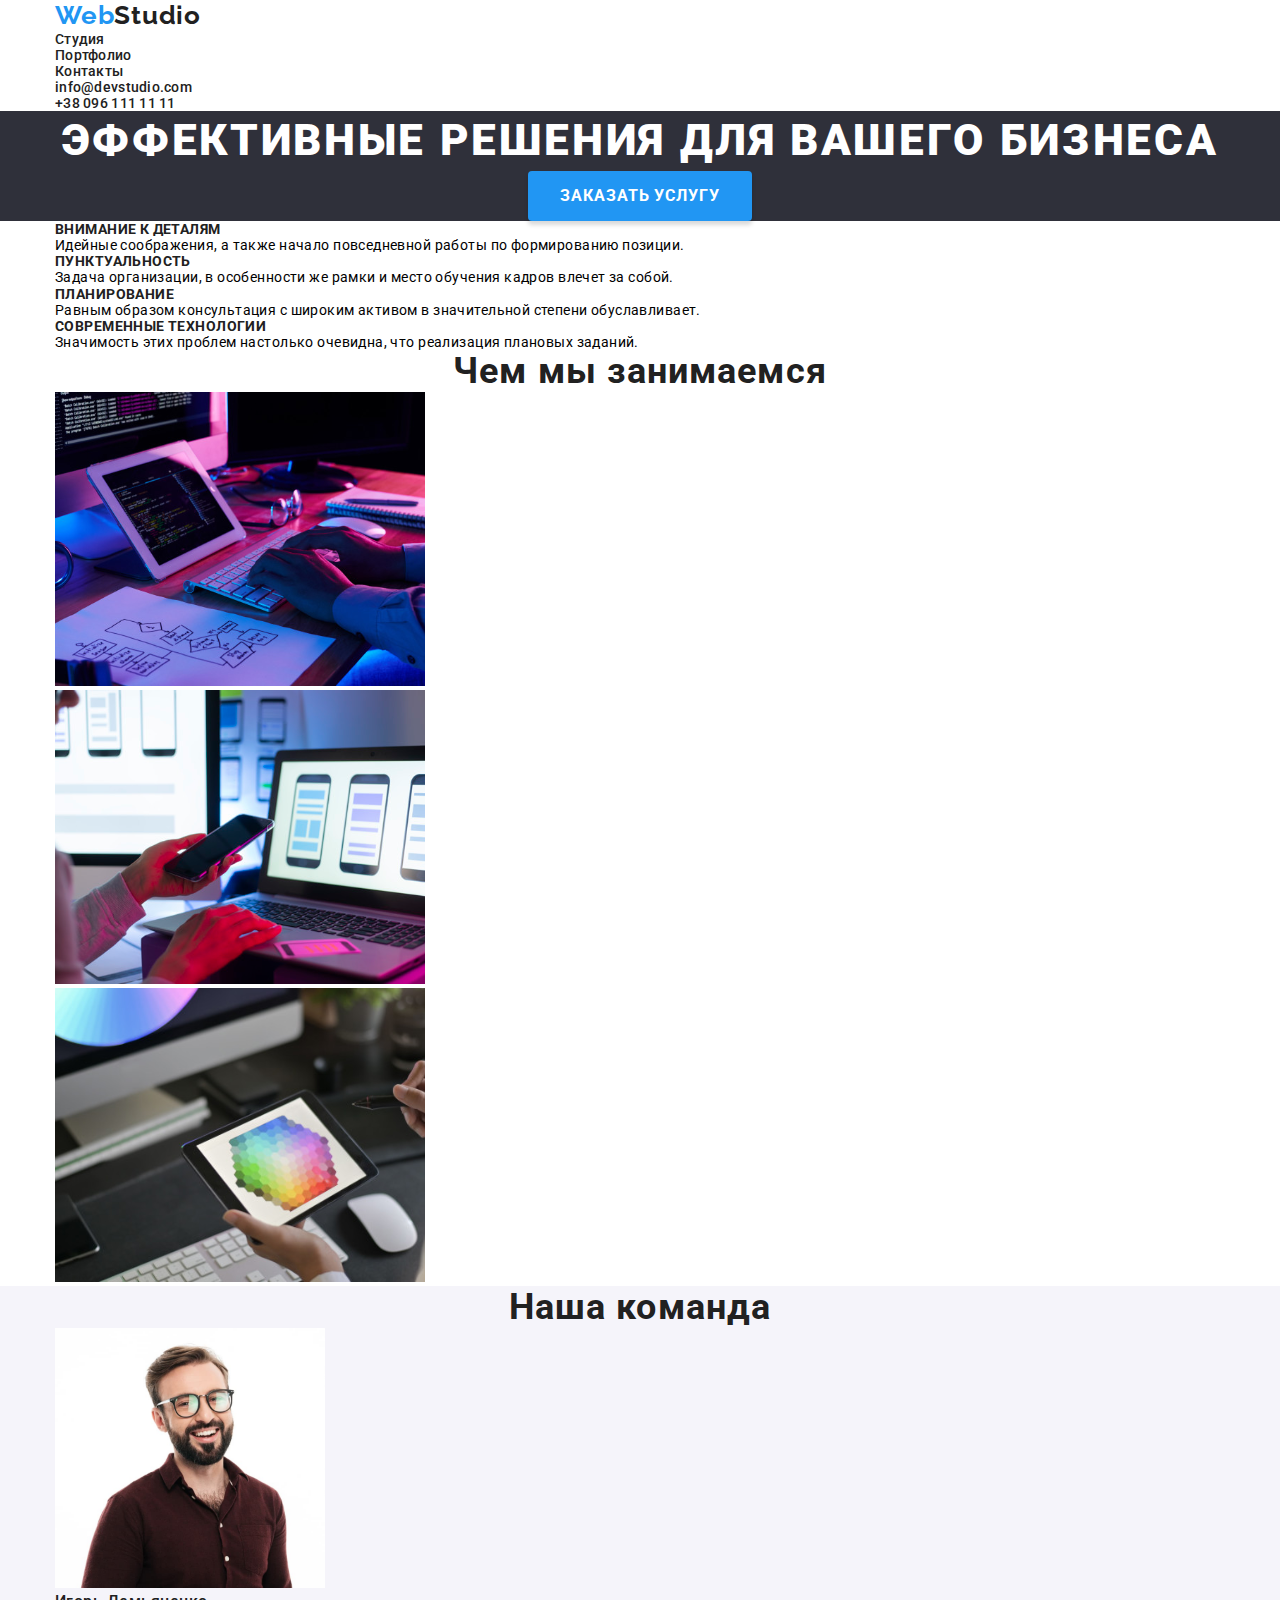
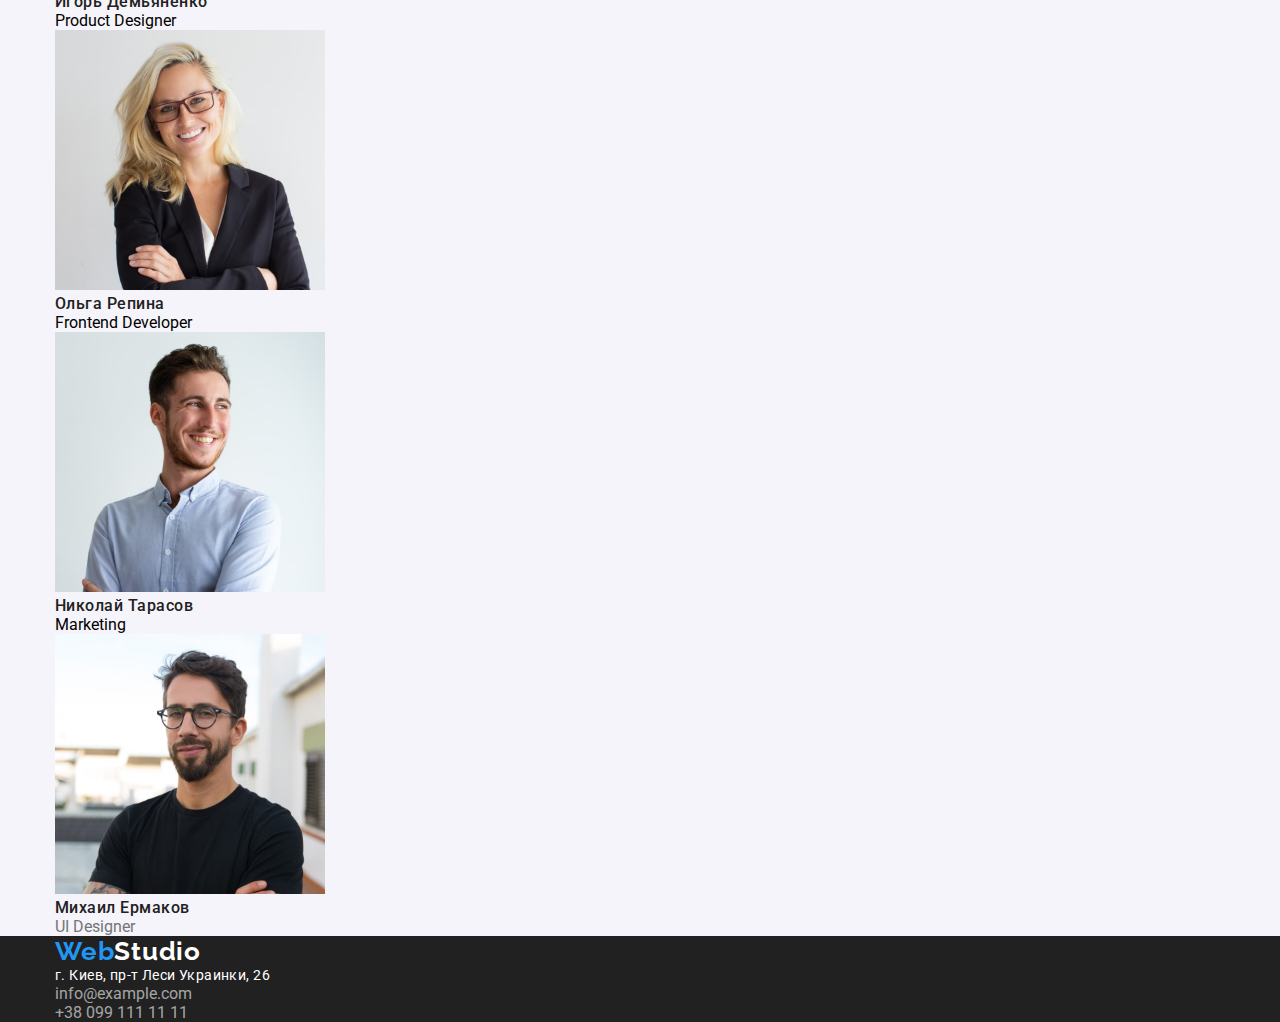
==== index.html @ 6f57b1c8 "add1" ====
<!DOCTYPE html>
<html lang="ru">
<head>
    <meta charset="UTF-8">
    <meta http-equiv="X-UA-Compatible" content="IE=edge">
    <meta name="viewport" content="width=device-width, initial-scale=1.0">
    <title>New repo</title>
    <link rel="preconnect" href="https://fonts.gstatic.com">
    <link href="https://fonts.googleapis.com/css2?family=Raleway:wght@700&family=Roboto:wght@400;500;700;900&display=swap"
    rel="stylesheet">
    <link rel="stylesheet" href="./css/style.css">
</head>
<body>

<!--Шапка-->
<header>
    <div class="contanier">
        <a class="logo" href="#"><span class="web">Web</span><span class="studio">Studio</span></a>
    <nav>
        <ul class="nav-list">
            <li class="item"><a href="index.html">Студия</a></li>
            <li class="item"><a href="portfolio.html">Портфолио</a></li>
            <li class="item"><a href="#">Контакты</a></li>
        </ul>
    </nav>

        <ul class="nav-list">
           <li class="item"><a href="mailto:info@example.com">info@devstudio.com</a></li>
           <li class="item"><a href="tel:+380991111111">+38 096 111 11 11</a></li>
    </ul>
    </div>
</header>

<!-- Основная секция -->
<main>
  <section class="section-one">
        <div class="contanier">
        <h1 class="bisnes">Эффективные решения для вашего бизнеса</h1>
        <button class="sign-link" type="button">Заказать услугу</button>
        </div>
    </section>

    <!--Преимущества-->
    <section class="section-two">
    <div class="contanier">
       <!-- <h2>Особенности</h2>--> 
       <ul class="nav-list">
            <li class="">
                <h3 class="feature-title">Внимание к деталям</h3>
                <p class="feature-content">Идейные соображения, а также начало повседневной
                   работы по формированию позиции.</p>
            </li>
            <li class="">
                <h3 class="feature-title">Пунктуальность</h3>
                <p class="feature-content">Задача организации, в особенности же рамки и место 
                   обучения кадров влечет за собой.</p>
            </li>
        <li class="">
                <h3 class="feature-title">Планирование</h3>   
                <p class="feature-content">Равным образом консультация с широким активом в 
                   значительной степени обуславливает.</p>
            </li>
            <li class="">
                <h3 class="feature-title">Современные технологии</h3>
                <p class="feature-content">Значимость этих проблем настолько очевидна,
                   что реализация плановых заданий.</p>
            </li>
        </ul>
      </div>
    </section>

  <!--Чем мы занимаемся-->
    <section class="section-two">
       <div class="contanier">
        <h2 class="title">Чем мы занимаемся</h2>
        <ul class="nav-list">
          <li class="">
            <a href="#"><img src="./images/box1.svg" alt="photo" width="370"></a>
          </li>
          <li class="">
            <a href="#"><img src="./images/box2.svg" alt="photo" width="370"></a>
          </li>
          <li class="">
            <a href="#"><img src="./images/box3.svg" alt="photo" width="370"></a>
          </li>
        </ul>
    </div>
    </section>

    <!--Примеры работ-->

    <section class="section-three">
       <div class="contanier">
        <h2 class="title">Наша команда</h2>
      <ul>
            <li class="card">
                <a href="#"><img src="./images/img1.jpg" alt="Игорь Демьяненко" width="270">
                <h3 class="card-team">Игорь Демьяненко</h3>
                <p>Product Designer</p>
            </a>
            </li>

            <li class="card">
                <a href="#"><img src="./images/img2.jpg" alt="Ольга Репина" width="270">
                <h3 class="card-team">Ольга Репина</h3>
                <p>Frontend Developer</p
                    ></a>
            </li>

            <li class="card">
                <a href="#"><img src="./images/img3.jpg" alt="Николай Тарасов" width="270">
                <h3 class="card-team">Николай Тарасов</h3>
                <p>Marketing</p>
            </a>
            </li>

        <li class="card">
                <a href="#"><img src="./images/img4.jpg" alt="Михаил Ермаков" width="270">
                <h3 class="card-team">Михаил Ермаков</h3>
                <p class="card-li">UI Designer</p>
            </a>
            </li>
        </ul>
    </div>
 </section>
</main>

<!--Футер-->

<footer class="footer">
    <div class="contanier">
    
        <a class="logo" href="#"><span class="web">Web</span><span class="footer-studio">Studio</span></a> 
        <address>
            <p class="footer-adress"> г. Киев, пр-т Леси Украинки, 26</p>
            <ul class="nav-list">
                <li class="contact-footer"><a href="mailto:info@example.com">info@example.com</a></li>
                <li class="contact-footer"><a href="tel:+380991111111">+38 099 111 11 11</a></li>
            </ul>
        </address>
     
    </div>
</footer>


 </body>
</html>
---- css/style.css ----
:root {
  --pretty-color: #2196f3;
  --while-color: #ffffff;
  --grey-color: #757575;
  --black-color: #212121;
  --blue-color: #2196f3;
  --light-blue:#188ce8;
  --dark-color: #2f303a;
  --light-color: #f5f4fa;
  --light-grey: rgba(255, 255, 255, 0.6);
  --sing-color:0px 4px 4px rgba(0, 0, 0, 0.15);

  --main-font: 'Roboto', sans-serif;
  --accent-font: 'Raleway', sans-serif;
}

* {
  box-sizing: border-box;
  margin: 0;
  padding: 0;
}

body {
  font-family: var(--main-font);
  font-style: normal;
  font-weight: 400;
  background: var(--while-color);
}

ul {
  list-style: none;
}

a {
  color: inherit;
  text-decoration: none;
}

.contanier {
  width: 1170px;
  margin: 0 auto;
}

/* HEADER STYLES */
.logo {
  font-family: Raleway;
  font-weight: bold;
  font-size: 26px;
  line-height: 1.192;
  letter-spacing: 0.03em;
}

.web {
  color: var(--pretty-color);
}
.studio {
  color: var(--black-color);
}

.section-one {
  background-color: var(--dark-color);
  text-align: center;
}
.section-three {
  background: var(--light-color);
}

.item {
  font-weight: 500;
  font-size: 14px;
  line-height: 1.142;
  letter-spacing: 0.02em;

  color: var(--black-color);
}
.item:hover {
  color: var(--pretty-color);
}

.bisnes {
  color: var(--while-color);

  font-weight: 900;
  font-size: 44px;
  line-height: 1.363;

  text-align: center;
  letter-spacing: 0.06em;
  text-transform: uppercase;
}

.sign-link {
  color: var(--while-color);
  background: var(--pretty-color);
  font-family: inherit;

  font-weight: 700;
  font-size: 16px;
  line-height: 1.875;
  letter-spacing: 0.06em;
  text-transform: uppercase;

  cursor: pointer;
  padding: 10px 32px;

  border-radius: 4px;
  box-shadow: var(--sing-color);
  border: none;
}

.sign-link:hover,
.sign-link:focus {
  color: var(--while-color);
  background: var(--light-blue);
  border: none;
}

.btn {
  color: var(--black-color);
  font-weight: 500;
  font-size: 16px;
  line-height: 1.625;
  letter-spacing: 0.03em;

  padding: 6px 22px;
  text-align: center;
  cursor: pointer;
  background: var(--light-color);
  border-radius: 4px;
  border: none;
}

.btn:focus,
.btn:hover {
  color: var(--while-color);
  background: var(--blue-color);

  border-radius: 4px;
}

.feature-title {
  color: var(--black-color);
  font-weight: bold;
  font-size: 14px;
  line-height: 1.143;
  letter-spacing: 0.03em;
  text-transform: uppercase;
}

.feature-content {
  color:var(--grey-color)
  font-weight: normal;
  font-size: 14px;
  line-height: 1.171;
  letter-spacing: 0.03em;
}

.title {
  color: var(--black-color);
  font-size: 36px;
  line-height: 42px;
  text-align: center;
  letter-spacing: 0.03em;
}

.card-team {
  color: var(--black-color);

  font-weight: 500;
  font-size: 16px;
  line-height: 1.188;
  letter-spacing: 0.03em;
}

.card-li {
  color: var(--grey-color);
}

.name {
  color: var(--black-color);

  font-weight: bold;
  font-size: 18px;
  letter-spacing: 0.06em;
  line-height: 2;
}

.grup {
  color: var(--grey-color);

  font-weight: normal;
  font-size: 16px;
  line-height: 1.187;
  letter-spacing: 0.03em;
}

/* FOOTER */
address {
  font-style: normal;
}

.footer {
  background: var(--black-color);
}

.footer-studio {
  color: var(--while-color);
}

.footer-adress {
  color: var(--while-color);

  font-weight: normal;
  font-size: 14px;
  line-height: 1.171;
  letter-spacing: 0.03em;
}

.contact-footer {
  color: var(--light-grey);
}
/* FOOTER */
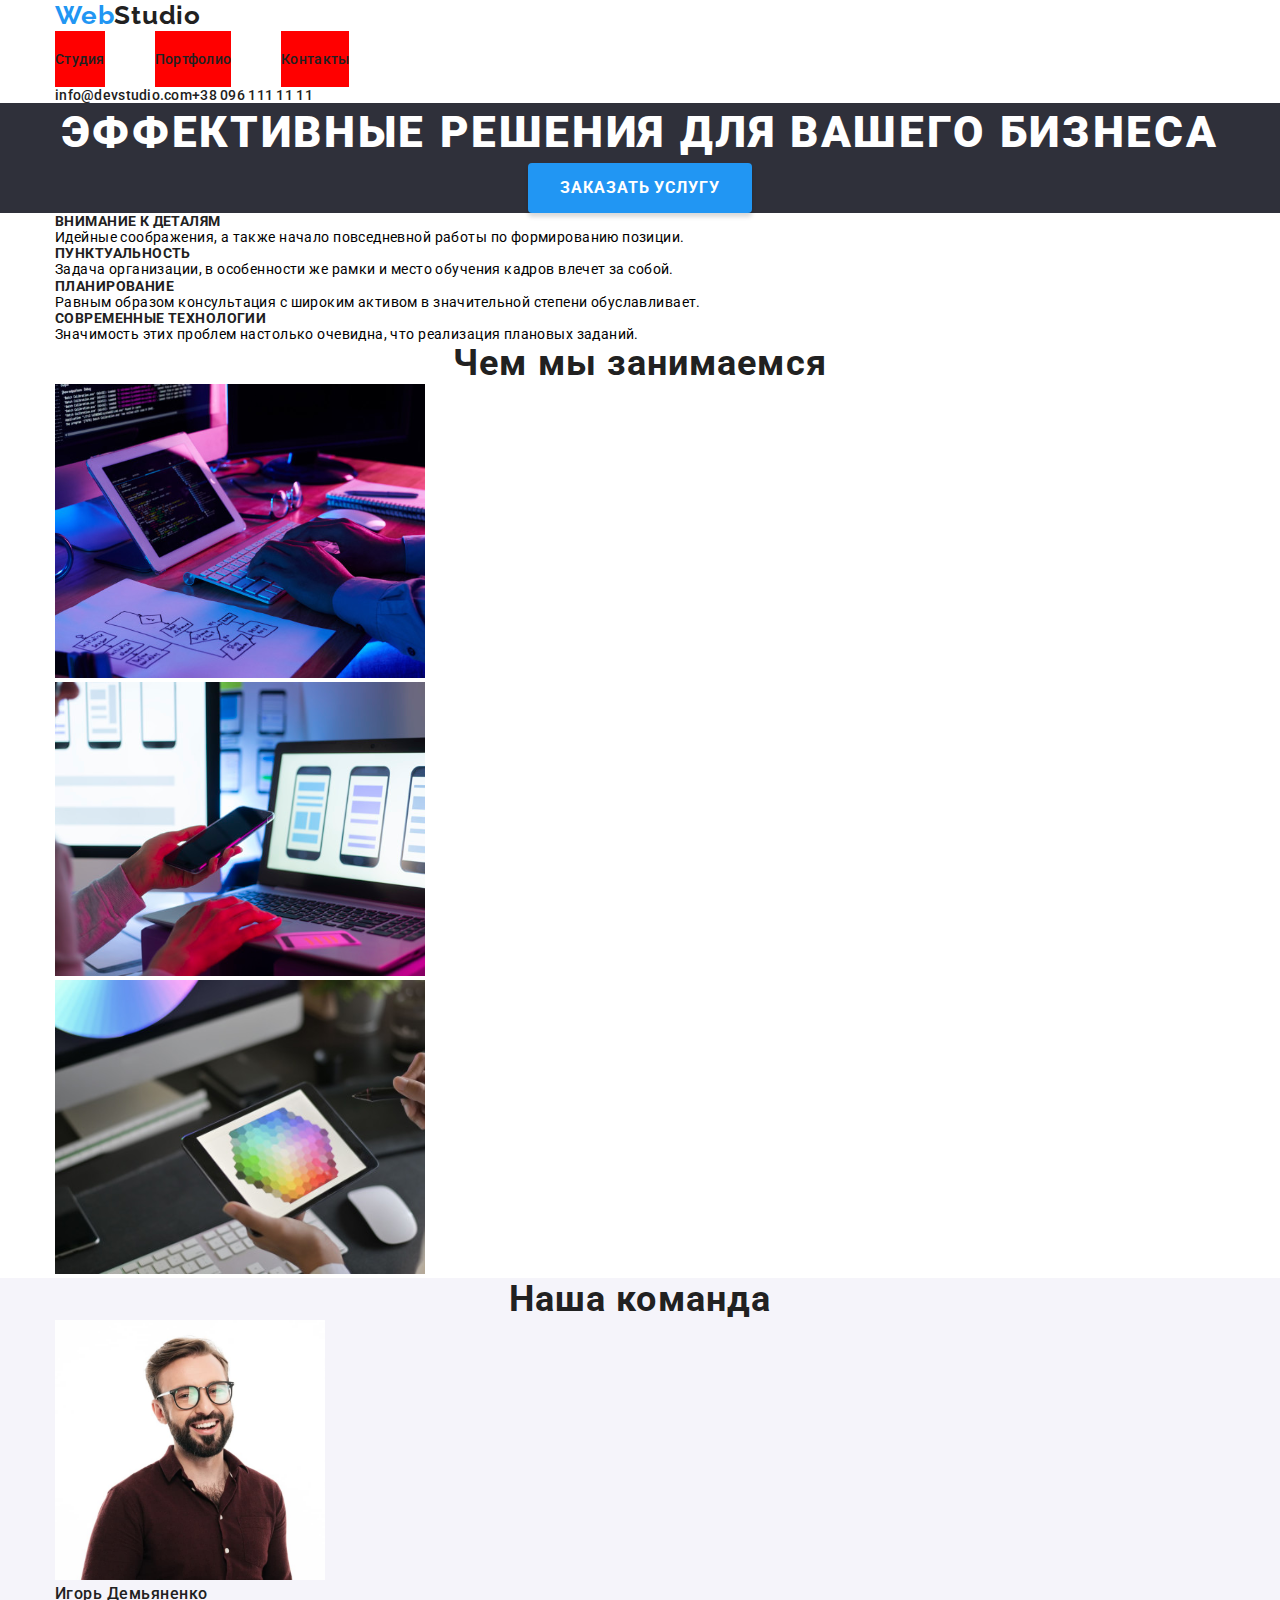
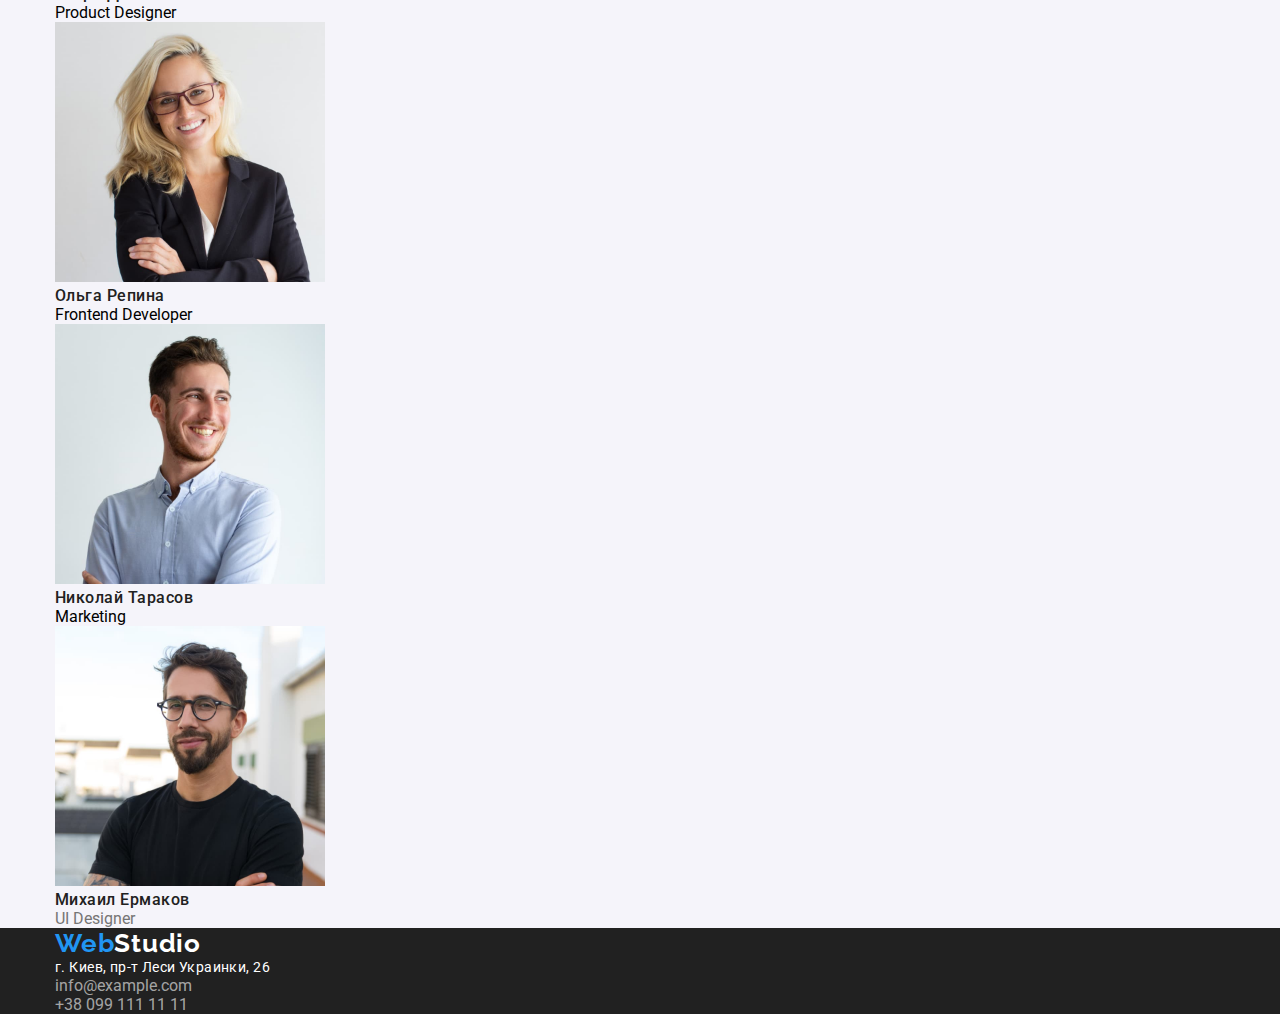
==== commit 738f4cd9: "add3" ====
--- a/index.html
+++ b/index.html
@@ -18,13 +18,13 @@
         <a class="logo" href="#"><span class="web">Web</span><span class="studio">Studio</span></a>
     <nav>
         <ul class="nav-list">
-            <li class="item"><a href="index.html">Студия</a></li>
-            <li class="item"><a href="portfolio.html">Портфолио</a></li>
-            <li class="item"><a href="#">Контакты</a></li>
+            <li class="item"><a class="link" href="index.html">Студия</a></li>
+            <li class="item"><a class="link" href="portfolio.html">Портфолио</a></li>
+            <li class="item"><a class="link" href="#">Контакты</a></li>
         </ul>
     </nav>
 
-        <ul class="nav-list">
+        <ul class="auth-list">
            <li class="item"><a href="mailto:info@example.com">info@devstudio.com</a></li>
            <li class="item"><a href="tel:+380991111111">+38 096 111 11 11</a></li>
     </ul>
@@ -44,7 +44,7 @@
     <section class="section-two">
     <div class="contanier">
        <!-- <h2>Особенности</h2>--> 
-       <ul class="nav-list">
+       <ul class="">
             <li class="">
                 <h3 class="feature-title">Внимание к деталям</h3>
                 <p class="feature-content">Идейные соображения, а также начало повседневной
@@ -73,7 +73,7 @@
     <section class="section-two">
        <div class="contanier">
         <h2 class="title">Чем мы занимаемся</h2>
-        <ul class="nav-list">
+        <ul class="">
           <li class="">
             <a href="#"><img src="./images/box1.svg" alt="photo" width="370"></a>
           </li>
@@ -133,7 +133,7 @@
         <a class="logo" href="#"><span class="web">Web</span><span class="footer-studio">Studio</span></a> 
         <address>
             <p class="footer-adress"> г. Киев, пр-т Леси Украинки, 26</p>
-            <ul class="nav-list">
+            <ul class="">
                 <li class="contact-footer"><a href="mailto:info@example.com">info@example.com</a></li>
                 <li class="contact-footer"><a href="tel:+380991111111">+38 099 111 11 11</a></li>
             </ul>
--- a/css/style.css
+++ b/css/style.css
@@ -42,6 +42,29 @@
 }
 
 /* HEADER STYLES */
+.nav-list{
+  display: flex;
+}
+
+.nav-list .item {
+  background-color: red;
+  margin-right: 50px;
+}
+
+.nav-list .item:last-child{
+margin-right: 0;
+} 
+
+.nav-list .link {
+  display: block;
+  padding-top: 20px;
+  padding-bottom: 20px;
+}
+
+.auth-list {
+  display: flex;
+}
+
 .logo {
   font-family: Raleway;
   font-weight: bold;
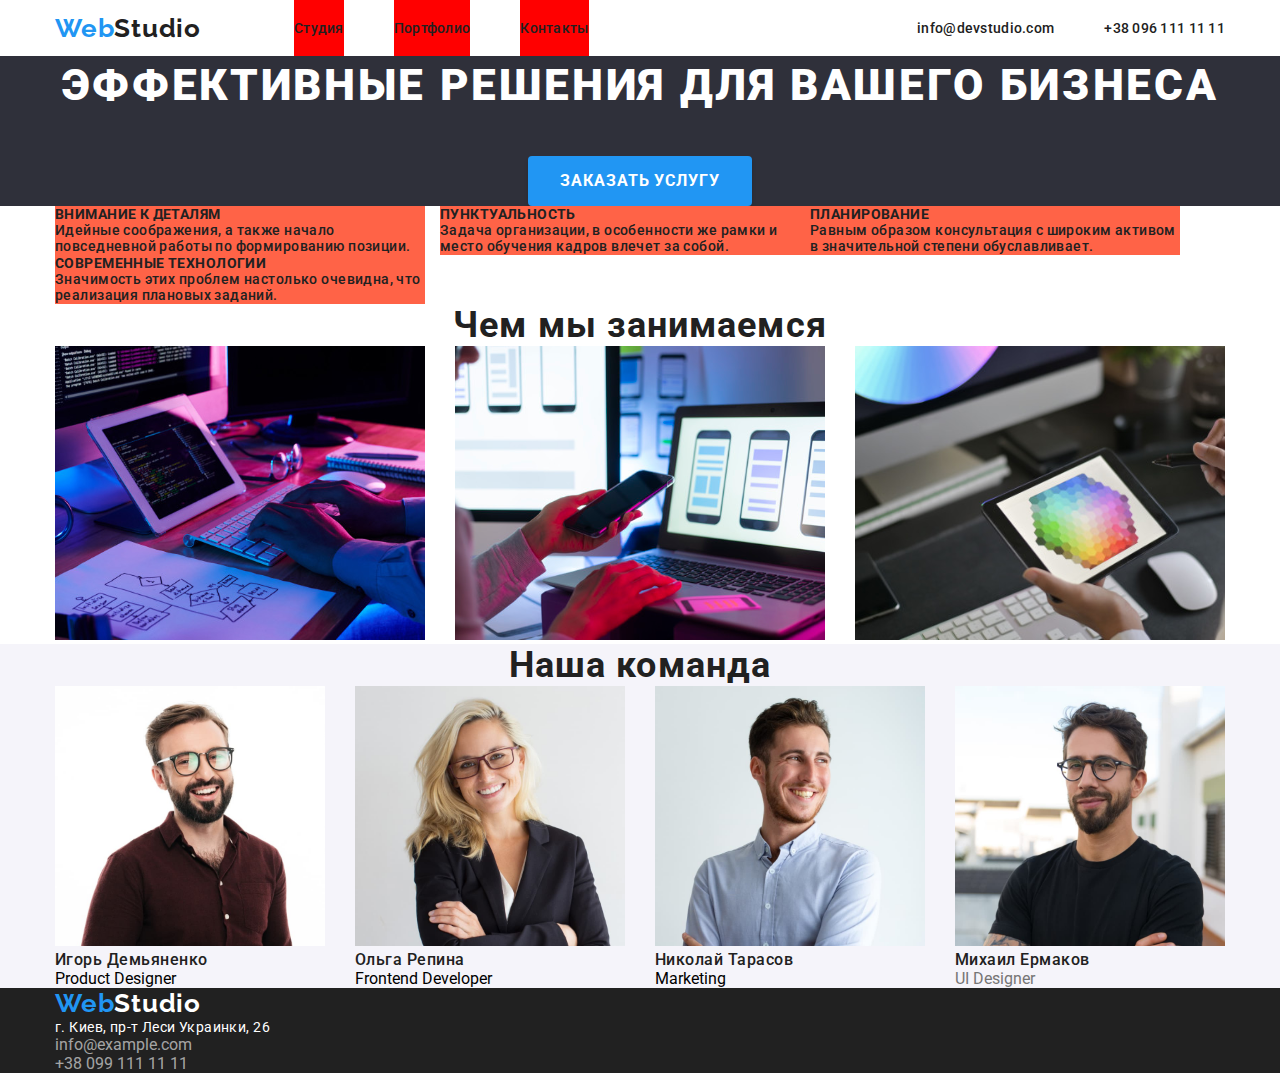
==== commit e3dea01a: "add4" ====
--- a/index.html
+++ b/index.html
@@ -14,21 +14,21 @@
 
 <!--Шапка-->
 <header>
-    <div class="contanier">
+    <div class="contanier main-nav">
         <a class="logo" href="#"><span class="web">Web</span><span class="studio">Studio</span></a>
-    <nav>
-        <ul class="nav-list">
-            <li class="item"><a class="link" href="index.html">Студия</a></li>
-            <li class="item"><a class="link" href="portfolio.html">Портфолио</a></li>
-            <li class="item"><a class="link" href="#">Контакты</a></li>
-        </ul>
-    </nav>
-
-        <ul class="auth-list">
-           <li class="item"><a href="mailto:info@example.com">info@devstudio.com</a></li>
-           <li class="item"><a href="tel:+380991111111">+38 096 111 11 11</a></li>
-    </ul>
-    </div>
+        <nav>
+          <ul class="nav-list">
+             <li class="item"><a class="link" href="index.html">Студия</a></li>
+             <li class="item"><a class="link" href="portfolio.html">Портфолио</a></li>
+             <li class="item"><a class="link" href="#">Контакты</a></li>
+                </ul>
+            </nav>
+            
+            <ul class="auth-list">
+                <li class="item"><a href="mailto:info@example.com">info@devstudio.com</a></li>
+                <li class="item"><a href="tel:+380991111111">+38 096 111 11 11</a></li>
+            </ul>
+        </div>
 </header>
 
 <!-- Основная секция -->
@@ -43,24 +43,28 @@
     <!--Преимущества-->
     <section class="section-two">
     <div class="contanier">
+
        <!-- <h2>Особенности</h2>--> 
-       <ul class="">
-            <li class="">
+       <ul class="feature-list">
+            <li class="item">
                 <h3 class="feature-title">Внимание к деталям</h3>
                 <p class="feature-content">Идейные соображения, а также начало повседневной
                    работы по формированию позиции.</p>
             </li>
-            <li class="">
+
+            <li class="item">
                 <h3 class="feature-title">Пунктуальность</h3>
                 <p class="feature-content">Задача организации, в особенности же рамки и место 
                    обучения кадров влечет за собой.</p>
             </li>
-        <li class="">
+
+           <li class="item">
                 <h3 class="feature-title">Планирование</h3>   
                 <p class="feature-content">Равным образом консультация с широким активом в 
                    значительной степени обуславливает.</p>
             </li>
-            <li class="">
+
+            <li class="item">
                 <h3 class="feature-title">Современные технологии</h3>
                 <p class="feature-content">Значимость этих проблем настолько очевидна,
                    что реализация плановых заданий.</p>
@@ -73,14 +77,14 @@
     <section class="section-two">
        <div class="contanier">
         <h2 class="title">Чем мы занимаемся</h2>
-        <ul class="">
-          <li class="">
+        <ul class="feature-list">
+          <li class="work">
             <a href="#"><img src="./images/box1.svg" alt="photo" width="370"></a>
           </li>
-          <li class="">
+          <li class="work">
             <a href="#"><img src="./images/box2.svg" alt="photo" width="370"></a>
           </li>
-          <li class="">
+          <li class="work">
             <a href="#"><img src="./images/box3.svg" alt="photo" width="370"></a>
           </li>
         </ul>
@@ -92,7 +96,7 @@
     <section class="section-three">
        <div class="contanier">
         <h2 class="title">Наша команда</h2>
-      <ul>
+      <ul class="feature-list">
             <li class="card">
                 <a href="#"><img src="./images/img1.jpg" alt="Игорь Демьяненко" width="270">
                 <h3 class="card-team">Игорь Демьяненко</h3>
--- a/css/style.css
+++ b/css/style.css
@@ -37,13 +37,23 @@
 }
 
 .contanier {
-  width: 1170px;
+  width: 1200px;
   margin: 0 auto;
+  padding-left: 15px;
+  padding-right: 15px;
 }
 
 /* HEADER STYLES */
+
+/* NAV */
+.main-nav {
+  display: flex;
+  align-items: center;
+}
+
 .nav-list{
   display: flex;
+  margin-left: 93px;
 }
 
 .nav-list .item {
@@ -61,10 +71,17 @@
   padding-bottom: 20px;
 }
 
+/* AUTH_LIST */
 .auth-list {
   display: flex;
-}
-
+  margin-left: auto;
+}
+
+.auth-list .item+ .item {
+  margin-left: 50px;
+}
+
+/* LOGO */
 .logo {
   font-family: Raleway;
   font-weight: bold;
@@ -89,12 +106,13 @@
 }
 
 .item {
+  color: var(--black-color);
+
   font-weight: 500;
   font-size: 14px;
   line-height: 1.142;
   letter-spacing: 0.02em;
 
-  color: var(--black-color);
 }
 .item:hover {
   color: var(--pretty-color);
@@ -102,6 +120,7 @@
 
 .bisnes {
   color: var(--while-color);
+  margin-bottom: 40px;
 
   font-weight: 900;
   font-size: 44px;
@@ -161,6 +180,43 @@
   border-radius: 4px;
 }
 
+.feature-list,
+.portfolio-list {
+  display: flex;
+  flex-wrap: wrap;
+}
+
+
+.feature-list .item {
+  width: 370px;
+  margin-right: 15px;
+  background-color: tomato;
+}
+
+.feature-list .item:nth-child(2n) {
+  margin-right: 0;
+}
+.feature-list .card {
+  margin-right: 30px;
+}
+.feature-list .card:nth-child(4n) {
+  margin-right:0;
+}
+.feature-list .work {
+  margin-right: 30px;
+}
+.feature-list .work:nth-child(3n) {
+  margin-right: 0;
+}
+.portfolio-list .item {
+  width: 370px;
+  margin-right: 15px;
+  background-color: tomato;
+}
+
+.portfolio-list .item:nth-child(3n) {
+  margin-right: 0;
+}
 .feature-title {
   color: var(--black-color);
   font-weight: bold;
@@ -178,6 +234,7 @@
   letter-spacing: 0.03em;
 }
 
+
 .title {
   color: var(--black-color);
   font-size: 36px;
@@ -243,3 +300,4 @@
   color: var(--light-grey);
 }
 /* FOOTER */
+
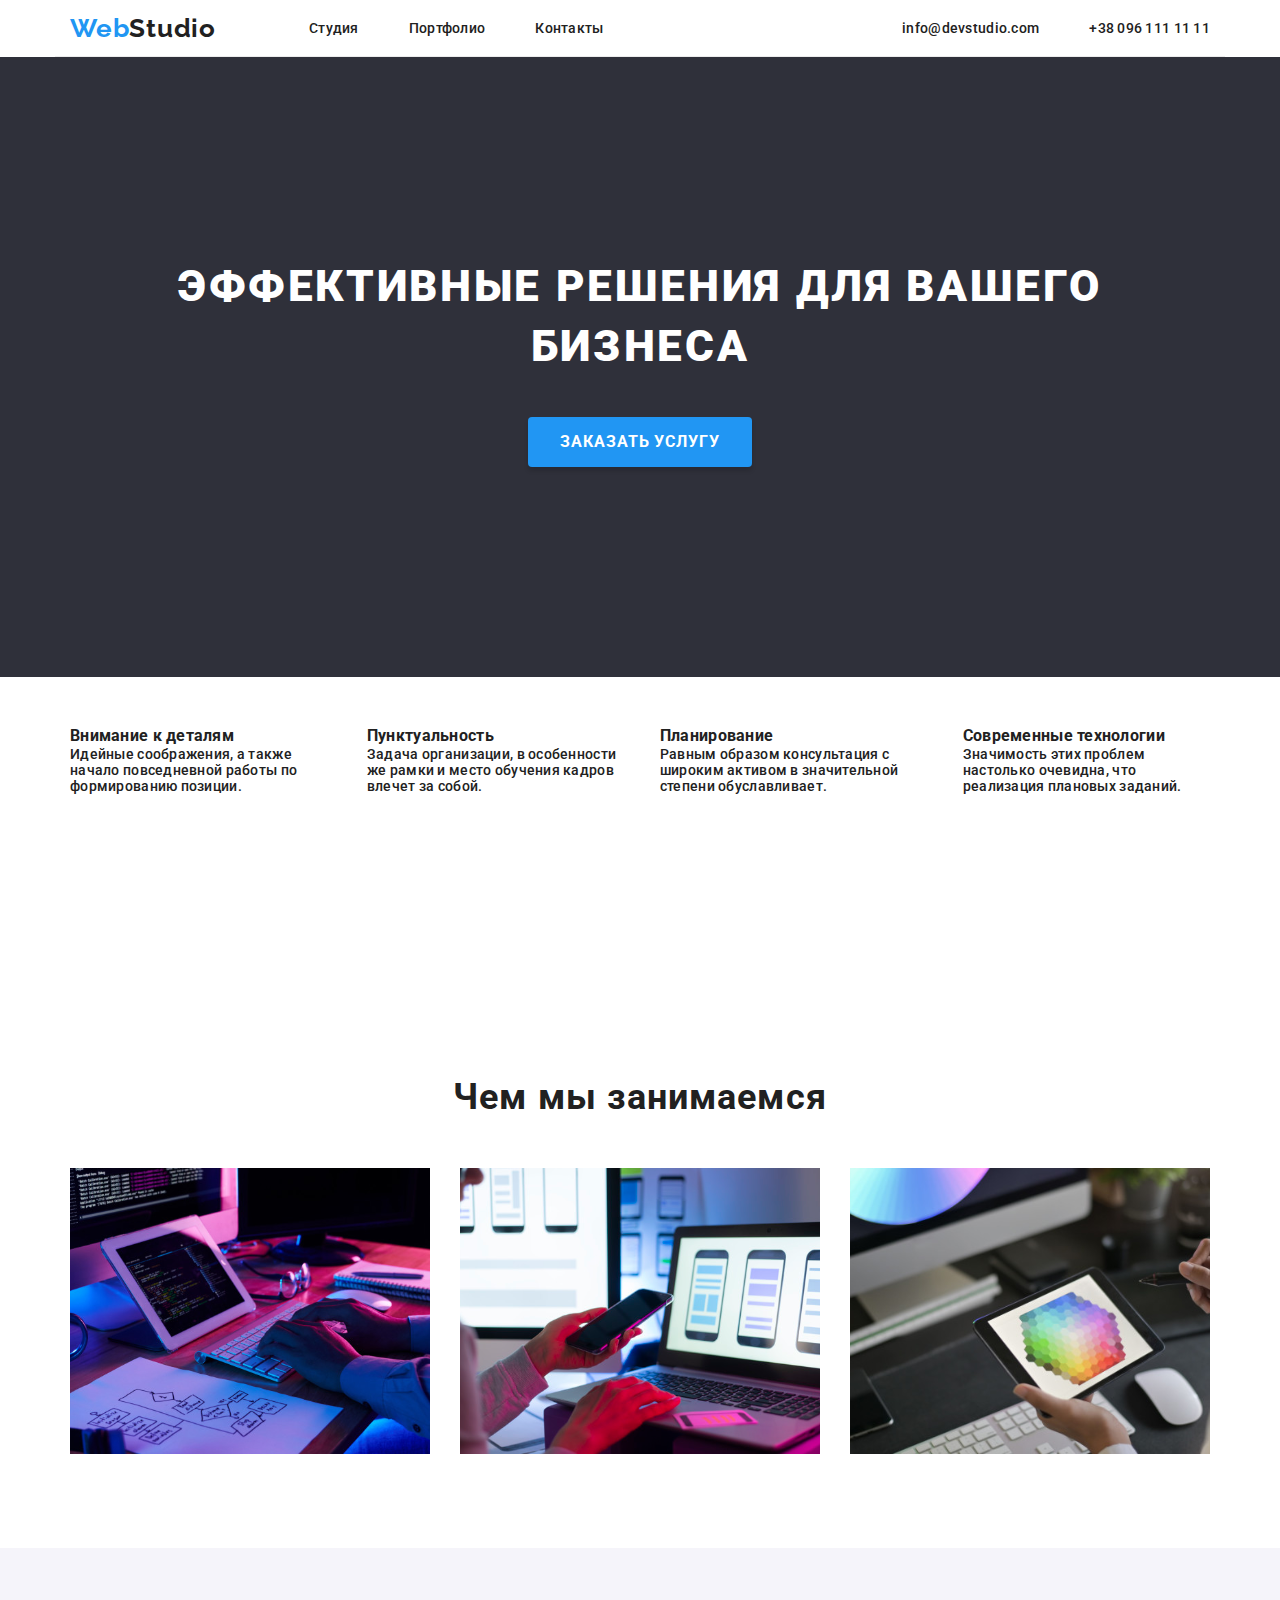
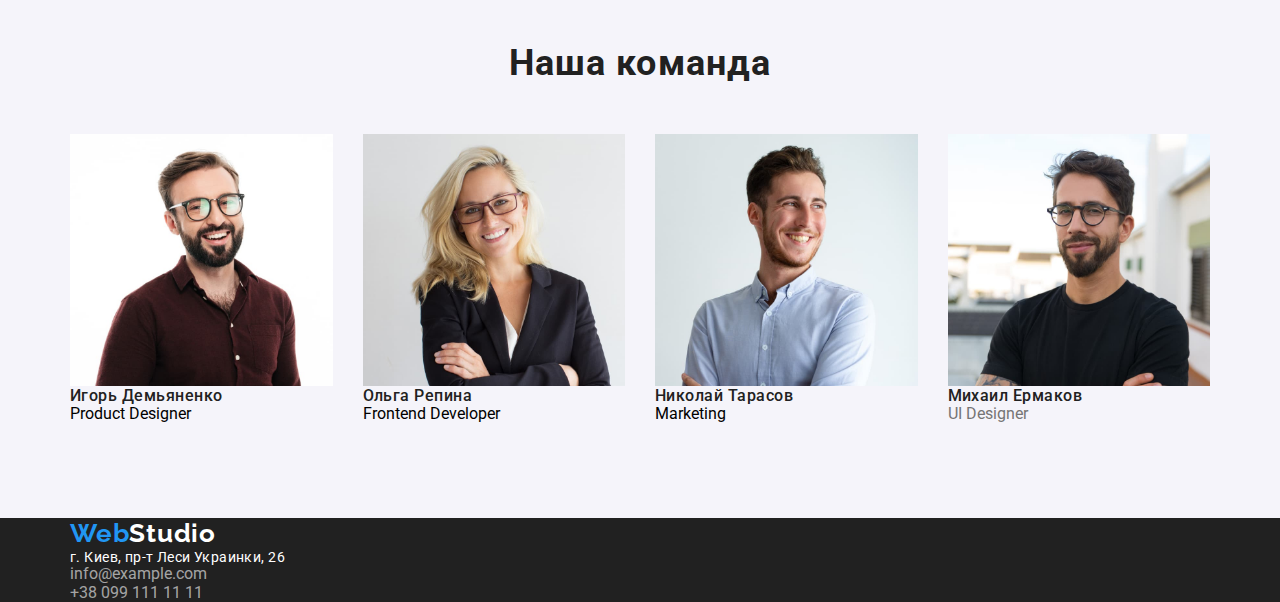
==== commit e57ccaf1: "add5" ====
--- a/index.html
+++ b/index.html
@@ -8,6 +8,7 @@
     <link rel="preconnect" href="https://fonts.gstatic.com">
     <link href="https://fonts.googleapis.com/css2?family=Raleway:wght@700&family=Roboto:wght@400;500;700;900&display=swap"
     rel="stylesheet">
+    <link rel="stylesheet" href="./css/normolize.css">
     <link rel="stylesheet" href="./css/style.css">
 </head>
 <body>
--- a/css/normolize.css
+++ b/css/normolize.css
@@ -0,0 +1,298 @@
+/*! modern-normalize v1.0.0 | MIT License | https://github.com/sindresorhus/modern-normalize */
+
+/*
+Document
+========
+*/
+
+/**
+Use a better box model (opinionated).
+*/
+
+*,
+*::before,
+*::after {
+	box-sizing: border-box;
+}
+
+/**
+Use a more readable tab size (opinionated).
+*/
+
+:root {
+	-moz-tab-size: 4;
+	tab-size: 4;
+}
+
+/**
+1. Correct the line height in all browsers.
+2. Prevent adjustments of font size after orientation changes in iOS.
+*/
+
+html {
+	line-height: 1.15; /* 1 */
+	-webkit-text-size-adjust: 100%; /* 2 */
+}
+
+/*
+Sections
+========
+*/
+
+/**
+Remove the margin in all browsers.
+*/
+
+body {
+	margin: 0;
+}
+
+/**
+Improve consistency of default fonts in all browsers. (https://github.com/sindresorhus/modern-normalize/issues/3)
+*/
+
+body {
+	font-family:
+		system-ui,
+		-apple-system, /* Firefox supports this but not yet `system-ui` */
+		'Segoe UI',
+		Roboto,
+		Helvetica,
+		Arial,
+		sans-serif,
+		'Apple Color Emoji',
+		'Segoe UI Emoji';
+}
+
+/*
+Grouping content
+================
+*/
+
+/**
+1. Add the correct height in Firefox.
+2. Correct the inheritance of border color in Firefox. (https://bugzilla.mozilla.org/show_bug.cgi?id=190655)
+*/
+
+hr {
+	height: 0; /* 1 */
+	color: inherit; /* 2 */
+}
+
+/*
+Text-level semantics
+====================
+*/
+
+/**
+Add the correct text decoration in Chrome, Edge, and Safari.
+*/
+
+abbr[title] {
+	text-decoration: underline dotted;
+}
+
+/**
+Add the correct font weight in Edge and Safari.
+*/
+
+b,
+strong {
+	font-weight: bolder;
+}
+
+/**
+1. Improve consistency of default fonts in all browsers. (https://github.com/sindresorhus/modern-normalize/issues/3)
+2. Correct the odd 'em' font sizing in all browsers.
+*/
+
+code,
+kbd,
+samp,
+pre {
+	font-family:
+		ui-monospace,
+		SFMono-Regular,
+		Consolas,
+		'Liberation Mono',
+		Menlo,
+		monospace; /* 1 */
+	font-size: 1em; /* 2 */
+}
+
+/**
+Add the correct font size in all browsers.
+*/
+
+small {
+	font-size: 80%;
+}
+
+/**
+Prevent 'sub' and 'sup' elements from affecting the line height in all browsers.
+*/
+
+sub,
+sup {
+	font-size: 75%;
+	line-height: 0;
+	position: relative;
+	vertical-align: baseline;
+}
+
+sub {
+	bottom: -0.25em;
+}
+
+sup {
+	top: -0.5em;
+}
+
+/*
+Tabular data
+============
+*/
+
+/**
+1. Remove text indentation from table contents in Chrome and Safari. (https://bugs.chromium.org/p/chromium/issues/detail?id=999088, https://bugs.webkit.org/show_bug.cgi?id=201297)
+2. Correct table border color inheritance in all Chrome and Safari. (https://bugs.chromium.org/p/chromium/issues/detail?id=935729, https://bugs.webkit.org/show_bug.cgi?id=195016)
+*/
+
+table {
+	text-indent: 0; /* 1 */
+	border-color: inherit; /* 2 */
+}
+
+/*
+Forms
+=====
+*/
+
+/**
+1. Change the font styles in all browsers.
+2. Remove the margin in Firefox and Safari.
+*/
+
+button,
+input,
+optgroup,
+select,
+textarea {
+	font-family: inherit; /* 1 */
+	font-size: 100%; /* 1 */
+	line-height: 1.15; /* 1 */
+	margin: 0; /* 2 */
+}
+
+/**
+Remove the inheritance of text transform in Edge and Firefox.
+1. Remove the inheritance of text transform in Firefox.
+*/
+
+button,
+select { /* 1 */
+	text-transform: none;
+}
+
+/**
+Correct the inability to style clickable types in iOS and Safari.
+*/
+
+button,
+[type='button'],
+[type='reset'],
+[type='submit'] {
+	-webkit-appearance: button;
+}
+
+/**
+Remove the inner border and padding in Firefox.
+*/
+
+::-moz-focus-inner {
+	border-style: none;
+	padding: 0;
+}
+
+/**
+Restore the focus styles unset by the previous rule.
+*/
+
+:-moz-focusring {
+	outline: 1px dotted ButtonText;
+}
+
+/**
+Remove the additional ':invalid' styles in Firefox.
+See: https://github.com/mozilla/gecko-dev/blob/2f9eacd9d3d995c937b4251a5557d95d494c9be1/layout/style/res/forms.css#L728-L737
+*/
+
+:-moz-ui-invalid {
+	box-shadow: none;
+}
+
+/**
+Remove the padding so developers are not caught out when they zero out 'fieldset' elements in all browsers.
+*/
+
+legend {
+	padding: 0;
+}
+
+/**
+Add the correct vertical alignment in Chrome and Firefox.
+*/
+
+progress {
+	vertical-align: baseline;
+}
+
+/**
+Correct the cursor style of increment and decrement buttons in Safari.
+*/
+
+::-webkit-inner-spin-button,
+::-webkit-outer-spin-button {
+	height: auto;
+}
+
+/**
+1. Correct the odd appearance in Chrome and Safari.
+2. Correct the outline style in Safari.
+*/
+
+[type='search'] {
+	-webkit-appearance: textfield; /* 1 */
+	outline-offset: -2px; /* 2 */
+}
+
+/**
+Remove the inner padding in Chrome and Safari on macOS.
+*/
+
+::-webkit-search-decoration {
+	-webkit-appearance: none;
+}
+
+/**
+1. Correct the inability to style clickable types in iOS and Safari.
+2. Change font properties to 'inherit' in Safari.
+*/
+
+::-webkit-file-upload-button {
+	-webkit-appearance: button; /* 1 */
+	font: inherit; /* 2 */
+}
+
+/*
+Interactive
+===========
+*/
+
+/*
+Add the correct display in Chrome and Safari.
+*/
+
+summary {
+	display: list-item;
+}--- a/css/style.css
+++ b/css/style.css
@@ -31,13 +31,27 @@
   list-style: none;
 }
 
+h1,
+h2,
+h3,
+h4,
+h5,
+h6,
+p {
+  margin: 0;
+}
+img {
+  display: block;
+  max-width: 100%;
+}
+
 a {
   color: inherit;
   text-decoration: none;
 }
 
 .contanier {
-  width: 1200px;
+  width: 1170px;
   margin: 0 auto;
   padding-left: 15px;
   padding-right: 15px;
@@ -49,6 +63,7 @@
 .main-nav {
   display: flex;
   align-items: center;
+  border-bottom: 1px solid #ECECEC;
 }
 
 .nav-list{
@@ -57,7 +72,6 @@
 }
 
 .nav-list .item {
-  background-color: red;
   margin-right: 50px;
 }
 
@@ -97,10 +111,15 @@
   color: var(--black-color);
 }
 
+/* SECTION */
 .section-one {
   background-color: var(--dark-color);
   text-align: center;
 }
+.section-two{
+
+}
+
 .section-three {
   background: var(--light-color);
 }
@@ -112,8 +131,8 @@
   font-size: 14px;
   line-height: 1.142;
   letter-spacing: 0.02em;
-
-}
+}
+
 .item:hover {
   color: var(--pretty-color);
 }
@@ -121,16 +140,19 @@
 .bisnes {
   color: var(--while-color);
   margin-bottom: 40px;
+  padding-top: 200px;
 
   font-weight: 900;
   font-size: 44px;
   line-height: 1.363;
+  
 
   text-align: center;
   letter-spacing: 0.06em;
   text-transform: uppercase;
 }
 
+/* SING */
 .sign-link {
   color: var(--while-color);
   background: var(--pretty-color);
@@ -142,6 +164,8 @@
   letter-spacing: 0.06em;
   text-transform: uppercase;
 
+  margin-bottom: 210px;
+
   cursor: pointer;
   padding: 10px 32px;
 
@@ -150,13 +174,14 @@
   border: none;
 }
 
-.sign-link:hover,
-.sign-link:focus {
+.sign-link :hover,
+.sign-link :focus {
   color: var(--while-color);
   background: var(--light-blue);
   border: none;
 }
 
+/* BTN */
 .btn {
   color: var(--black-color);
   font-weight: 500;
@@ -180,59 +205,71 @@
   border-radius: 4px;
 }
 
-.feature-list,
+/* FEATURE */
+.feature-list{
+  display: flex;
+  padding-top: 50px;
+  padding-bottom: 94px;
+}
+
+.feature-list .item {
+  margin-right: 30px;
+  margin-bottom: 94px;
+
+}
+
+.feature-list .item:nth-child(4n) {
+  margin-right: 0;
+}
+
+.feature-list .card {
+  margin-right: 30px;
+}
+
+.feature-list .card:nth-child(4n) {
+  margin-right:0;
+}
+
+.feature-list .work {
+  margin-right: 30px;
+}
+
+.feature-list .work:nth-child(3n) {
+  margin-right: 0;
+}
+
+
+
+/* PORTFOLIO */
+
 .portfolio-list {
   display: flex;
+
+
   flex-wrap: wrap;
-}
-
-
-.feature-list .item {
-  width: 370px;
+  margin-left: -20px;
+  margin-top: -20px;
+}
+
+.portfolio-list > .item{
+  outline: 1px solid teal;
+  flex-basis: calc(100% / 3 - 20px);
+  margin-left: 20px;
+  margin-top: 20px;
+}
+/*
+.portfolio-list .item {
+  width: 370px; 
   margin-right: 15px;
   background-color: tomato;
-}
-
-.feature-list .item:nth-child(2n) {
-  margin-right: 0;
-}
-.feature-list .card {
-  margin-right: 30px;
-}
-.feature-list .card:nth-child(4n) {
-  margin-right:0;
-}
-.feature-list .work {
-  margin-right: 30px;
-}
-.feature-list .work:nth-child(3n) {
-  margin-right: 0;
-}
-.portfolio-list .item {
-  width: 370px;
-  margin-right: 15px;
-  background-color: tomato;
+  text-align: center;
 }
 
 .portfolio-list .item:nth-child(3n) {
   margin-right: 0;
 }
-.feature-title {
-  color: var(--black-color);
-  font-weight: bold;
-  font-size: 14px;
-  line-height: 1.143;
-  letter-spacing: 0.03em;
-  text-transform: uppercase;
-}
-
-.feature-content {
-  color:var(--grey-color)
-  font-weight: normal;
-  font-size: 14px;
-  line-height: 1.171;
-  letter-spacing: 0.03em;
-}
+*/
+
 
 
 .title {
@@ -241,6 +278,8 @@
   line-height: 42px;
   text-align: center;
   letter-spacing: 0.03em;
+
+  padding-top: 94px;
 }
 
 .card-team {
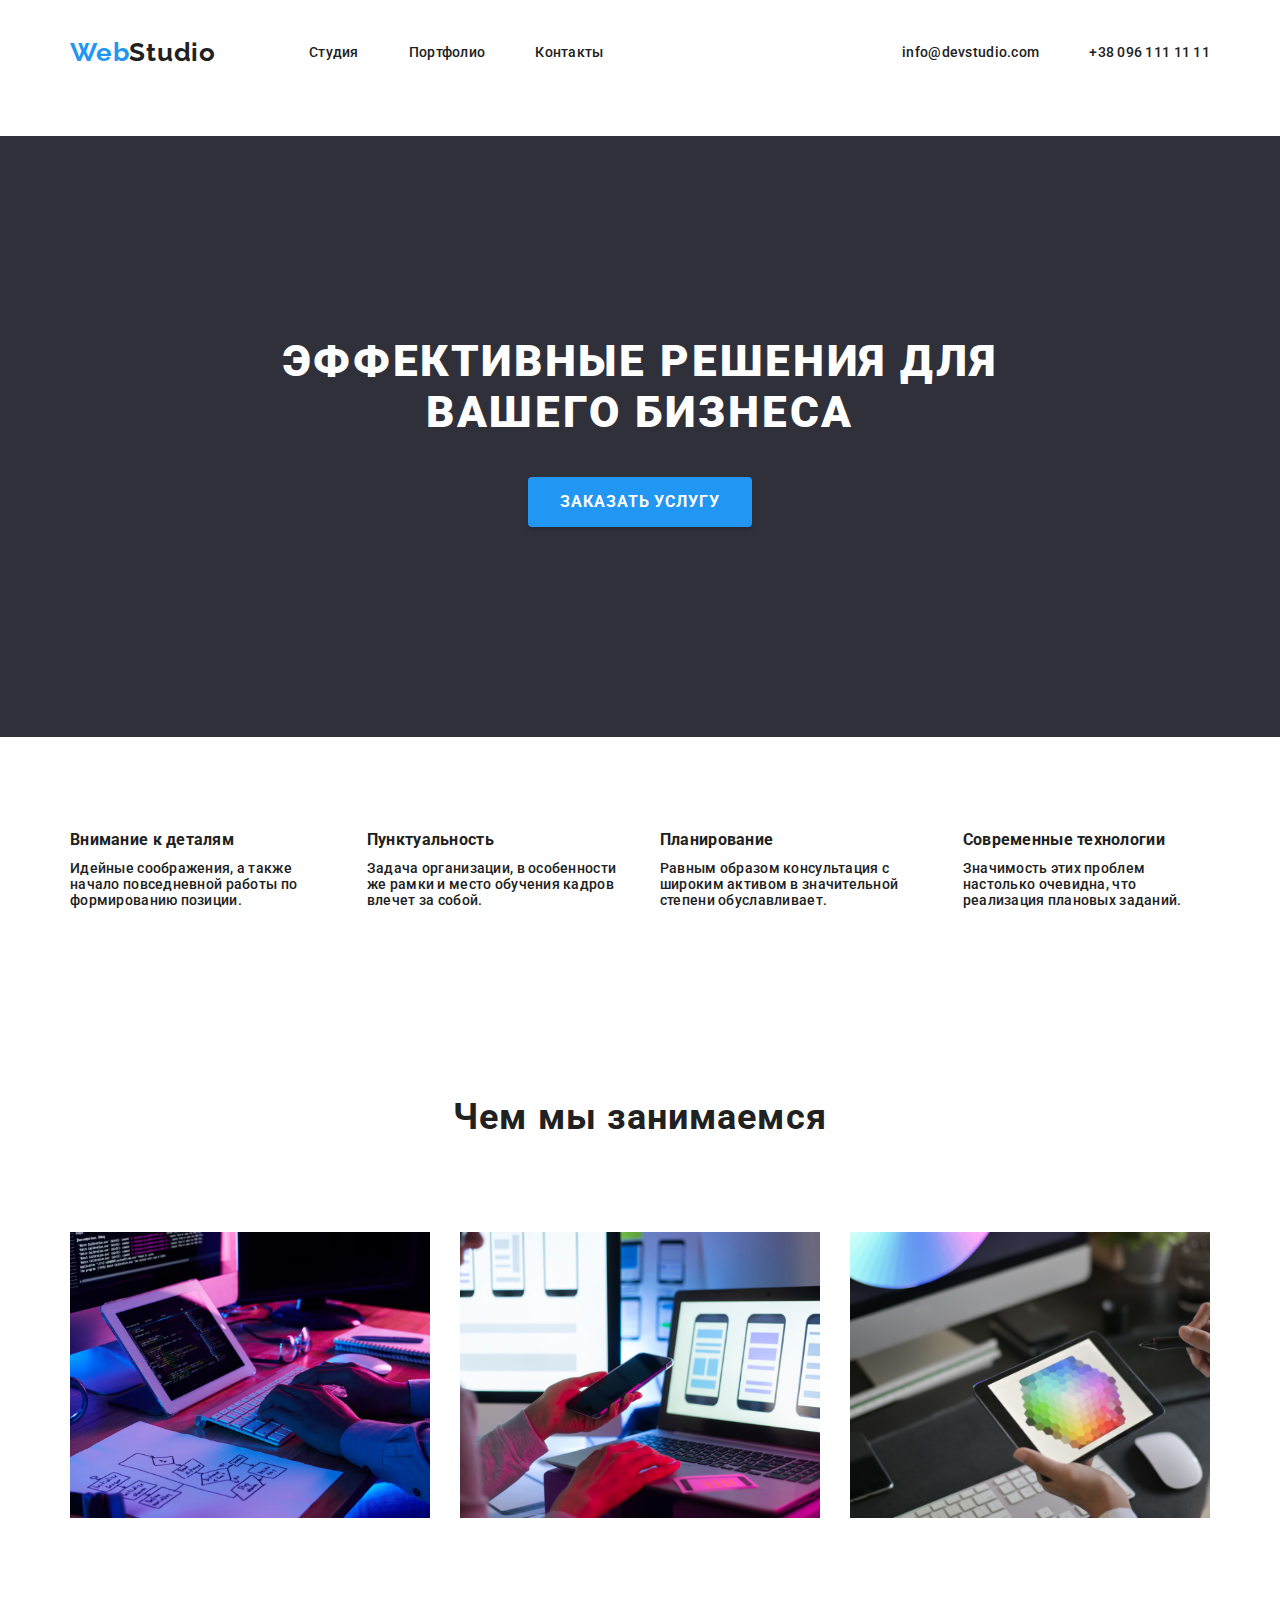
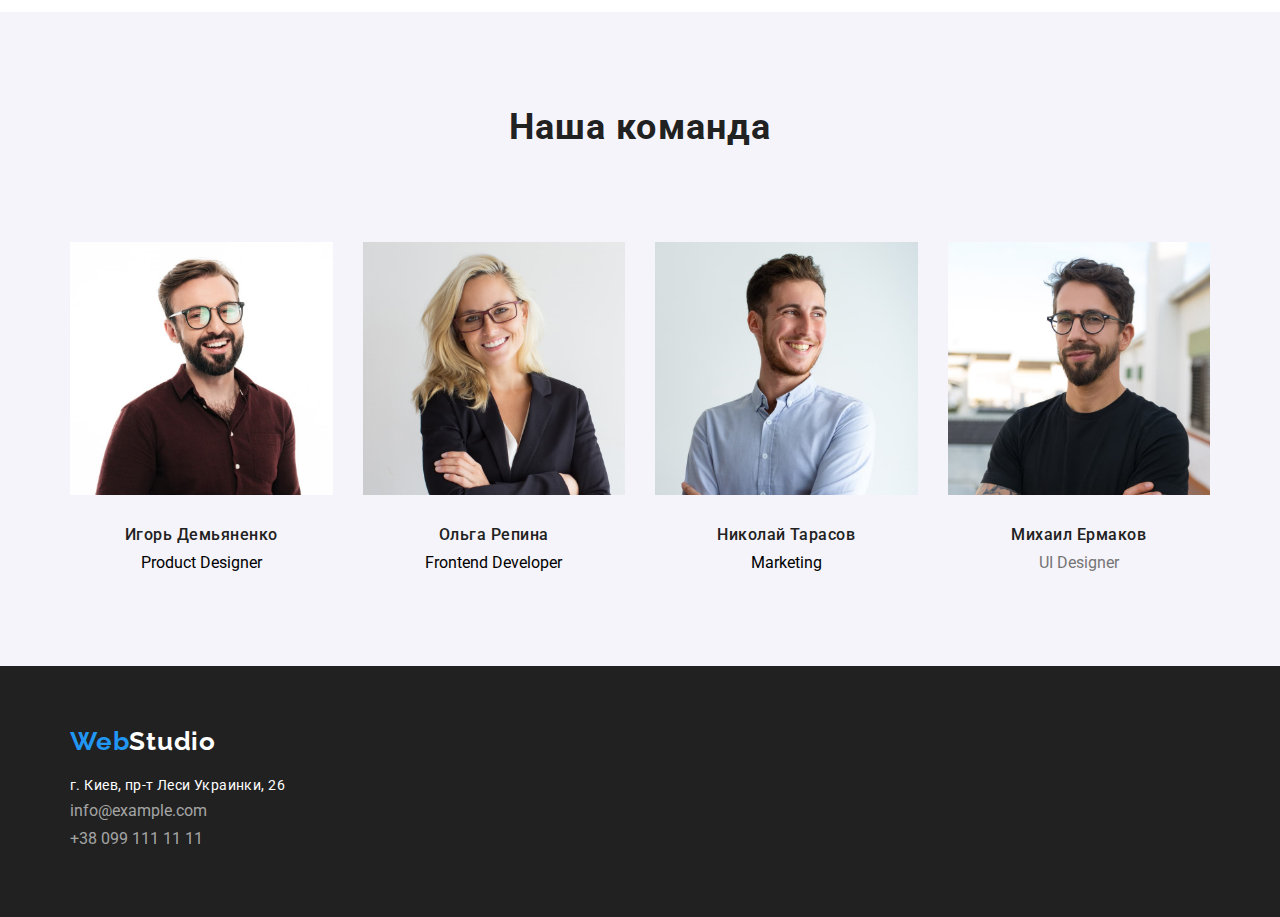
==== commit a27fe17d: "add6" ====
--- a/index.html
+++ b/index.html
@@ -22,7 +22,7 @@
              <li class="item"><a class="link" href="index.html">Студия</a></li>
              <li class="item"><a class="link" href="portfolio.html">Портфолио</a></li>
              <li class="item"><a class="link" href="#">Контакты</a></li>
-                </ul>
+          </ul>
             </nav>
             
             <ul class="auth-list">
@@ -36,7 +36,7 @@
 <main>
   <section class="section-one">
         <div class="contanier">
-        <h1 class="bisnes">Эффективные решения для вашего бизнеса</h1>
+        <h1 class="bisnes">Эффективные решения для <br>вашего бизнеса</h1>
         <button class="sign-link" type="button">Заказать услугу</button>
         </div>
     </section>
@@ -134,7 +134,8 @@
 
 <footer class="footer">
     <div class="contanier">
-    
+    <div class="footer-logo">
+
         <a class="logo" href="#"><span class="web">Web</span><span class="footer-studio">Studio</span></a> 
         <address>
             <p class="footer-adress"> г. Киев, пр-т Леси Украинки, 26</p>
@@ -143,7 +144,8 @@
                 <li class="contact-footer"><a href="tel:+380991111111">+38 099 111 11 11</a></li>
             </ul>
         </address>
-     
+        
+    </div>
     </div>
 </footer>
 
--- a/css/style.css
+++ b/css/style.css
@@ -40,6 +40,7 @@
 p {
   margin: 0;
 }
+
 img {
   display: block;
   max-width: 100%;
@@ -63,12 +64,17 @@
 .main-nav {
   display: flex;
   align-items: center;
-  border-bottom: 1px solid #ECECEC;
+ 
+  margin-bottom: 56px;
+  padding-top: 24px;
+  
 }
 
 .nav-list{
   display: flex;
   margin-left: 93px;
+ 
+  justify-content: center;
 }
 
 .nav-list .item {
@@ -84,6 +90,37 @@
   padding-top: 20px;
   padding-bottom: 20px;
 }
+.nav-list-btn {
+  display: flex;
+  margin-bottom: 56px;
+  justify-content: center;
+}
+
+/* BTN */
+.btn {
+  color: var(--black-color);
+  font-weight: 500;
+  font-size: 16px;
+  line-height: 1.625;
+  letter-spacing: 0.03em;
+
+  margin-right: 8px;
+  padding: 6px 22px;
+  text-align: center;
+  
+  cursor: pointer;
+  background: #F5F4FA;
+  border-radius: 4px;
+  border: none;
+}
+
+.btn:focus,
+.btn:hover {
+  color: var(--while-color);
+  background-color:  #188CE8;
+  border-radius: 4px;
+}
+/* BTN */
 
 /* AUTH_LIST */
 .auth-list {
@@ -95,7 +132,10 @@
   margin-left: 50px;
 }
 
+/* AUTH_LIST */
+
 /* LOGO */
+
 .logo {
   font-family: Raleway;
   font-weight: bold;
@@ -110,20 +150,23 @@
 .studio {
   color: var(--black-color);
 }
+/* LOGO */
 
 /* SECTION */
+
 .section-one {
   background-color: var(--dark-color);
   text-align: center;
 }
-.section-two{
-
-}
 
 .section-three {
   background: var(--light-color);
 }
 
+/* SECTION */
+
+
+/* ITEM */
 .item {
   color: var(--black-color);
 
@@ -137,6 +180,10 @@
   color: var(--pretty-color);
 }
 
+/* ITEM */
+
+/* BISNES */
+
 .bisnes {
   color: var(--while-color);
   margin-bottom: 40px;
@@ -144,18 +191,20 @@
 
   font-weight: 900;
   font-size: 44px;
-  line-height: 1.363;
+  /* line-height: 1.363; */
   
-
   text-align: center;
   letter-spacing: 0.06em;
   text-transform: uppercase;
 }
 
-/* SING */
+/* BISNES */
+
+/* SING-LINK*/
+
 .sign-link {
   color: var(--while-color);
-  background: var(--pretty-color);
+  background: var(--blue-color);
   font-family: inherit;
 
   font-weight: 700;
@@ -174,48 +223,26 @@
   border: none;
 }
 
-.sign-link :hover,
-.sign-link :focus {
-  color: var(--while-color);
-  background: var(--light-blue);
+.sign-link:hover,
+.sign-link:focus {
+  color: var(--while-color);
+  background:var(--light-blue);
+ 
   border: none;
 }
 
-/* BTN */
-.btn {
-  color: var(--black-color);
-  font-weight: 500;
-  font-size: 16px;
-  line-height: 1.625;
-  letter-spacing: 0.03em;
-
-  padding: 6px 22px;
-  text-align: center;
-  cursor: pointer;
-  background: var(--light-color);
-  border-radius: 4px;
-  border: none;
-}
-
-.btn:focus,
-.btn:hover {
-  color: var(--while-color);
-  background: var(--blue-color);
-
-  border-radius: 4px;
-}
-
-/* FEATURE */
+/* SING-LINK*/
+
+/* FEATURE-LIST*/
+
 .feature-list{
   display: flex;
-  padding-top: 50px;
+  padding-top: 94px;
   padding-bottom: 94px;
 }
 
 .feature-list .item {
   margin-right: 30px;
-  margin-bottom: 94px;
-
 }
 
 .feature-list .item:nth-child(4n) {
@@ -238,25 +265,35 @@
   margin-right: 0;
 }
 
-
-
-/* PORTFOLIO */
+.feature-title {
+  margin-bottom: 10px;
+}
+
+/* FEATURE-LIST*/
+
+/* PORTFOLIO-LIST*/
 
 .portfolio-list {
   display: flex;
-
-
   flex-wrap: wrap;
+  text-align: center;
+  padding-bottom: 94px;
+
   margin-left: -20px;
   margin-top: -20px;
 }
 
+.nav-btn {
+  border-top: 1px solid #ECECEC;
+}
 .portfolio-list > .item{
-  outline: 1px solid teal;
+  outline: 1px solid #EEEEEE;
+  /* outline: 1px solid red;  */
   flex-basis: calc(100% / 3 - 20px);
   margin-left: 20px;
   margin-top: 20px;
 }
+
 /*
 .portfolio-list .item {
   width: 370px; 
@@ -269,8 +306,9 @@
   margin-right: 0;
 }
 */
-
-
+/* PORTFOLIO-LIST*/
+
+/* TITLE */
 
 .title {
   color: var(--black-color);
@@ -280,6 +318,14 @@
   letter-spacing: 0.03em;
 
   padding-top: 94px;
+}
+
+/* TITLE */
+
+/* CARD */
+
+.card {
+  text-align: center;
 }
 
 .card-team {
@@ -289,6 +335,10 @@
   font-size: 16px;
   line-height: 1.188;
   letter-spacing: 0.03em;
+
+  margin-bottom: 10px;
+  margin-top: 30px;
+ 
 }
 
 .card-li {
@@ -302,6 +352,7 @@
   font-size: 18px;
   letter-spacing: 0.06em;
   line-height: 2;
+  padding-top: 20px;
 }
 
 .grup {
@@ -311,10 +362,15 @@
   font-size: 16px;
   line-height: 1.187;
   letter-spacing: 0.03em;
-}
+
+  padding-bottom: 20px;
+}
+
+/* CARD */
 
 /* FOOTER */
-address {
+
+.address {
   font-style: normal;
 }
 
@@ -328,15 +384,28 @@
 
 .footer-adress {
   color: var(--while-color);
+
+  margin-bottom: 9px;
+  margin-top: 20px;
 
   font-weight: normal;
   font-size: 14px;
   line-height: 1.171;
   letter-spacing: 0.03em;
+  font-style: normal;
 }
 
 .contact-footer {
   color: var(--light-grey);
-}
+  font-style: normal;
+  margin-bottom: 9px;
+}
+
+.footer-logo {
+  padding-top: 60px;
+  padding-bottom: 60px;
+ 
+}
+
 /* FOOTER */
 
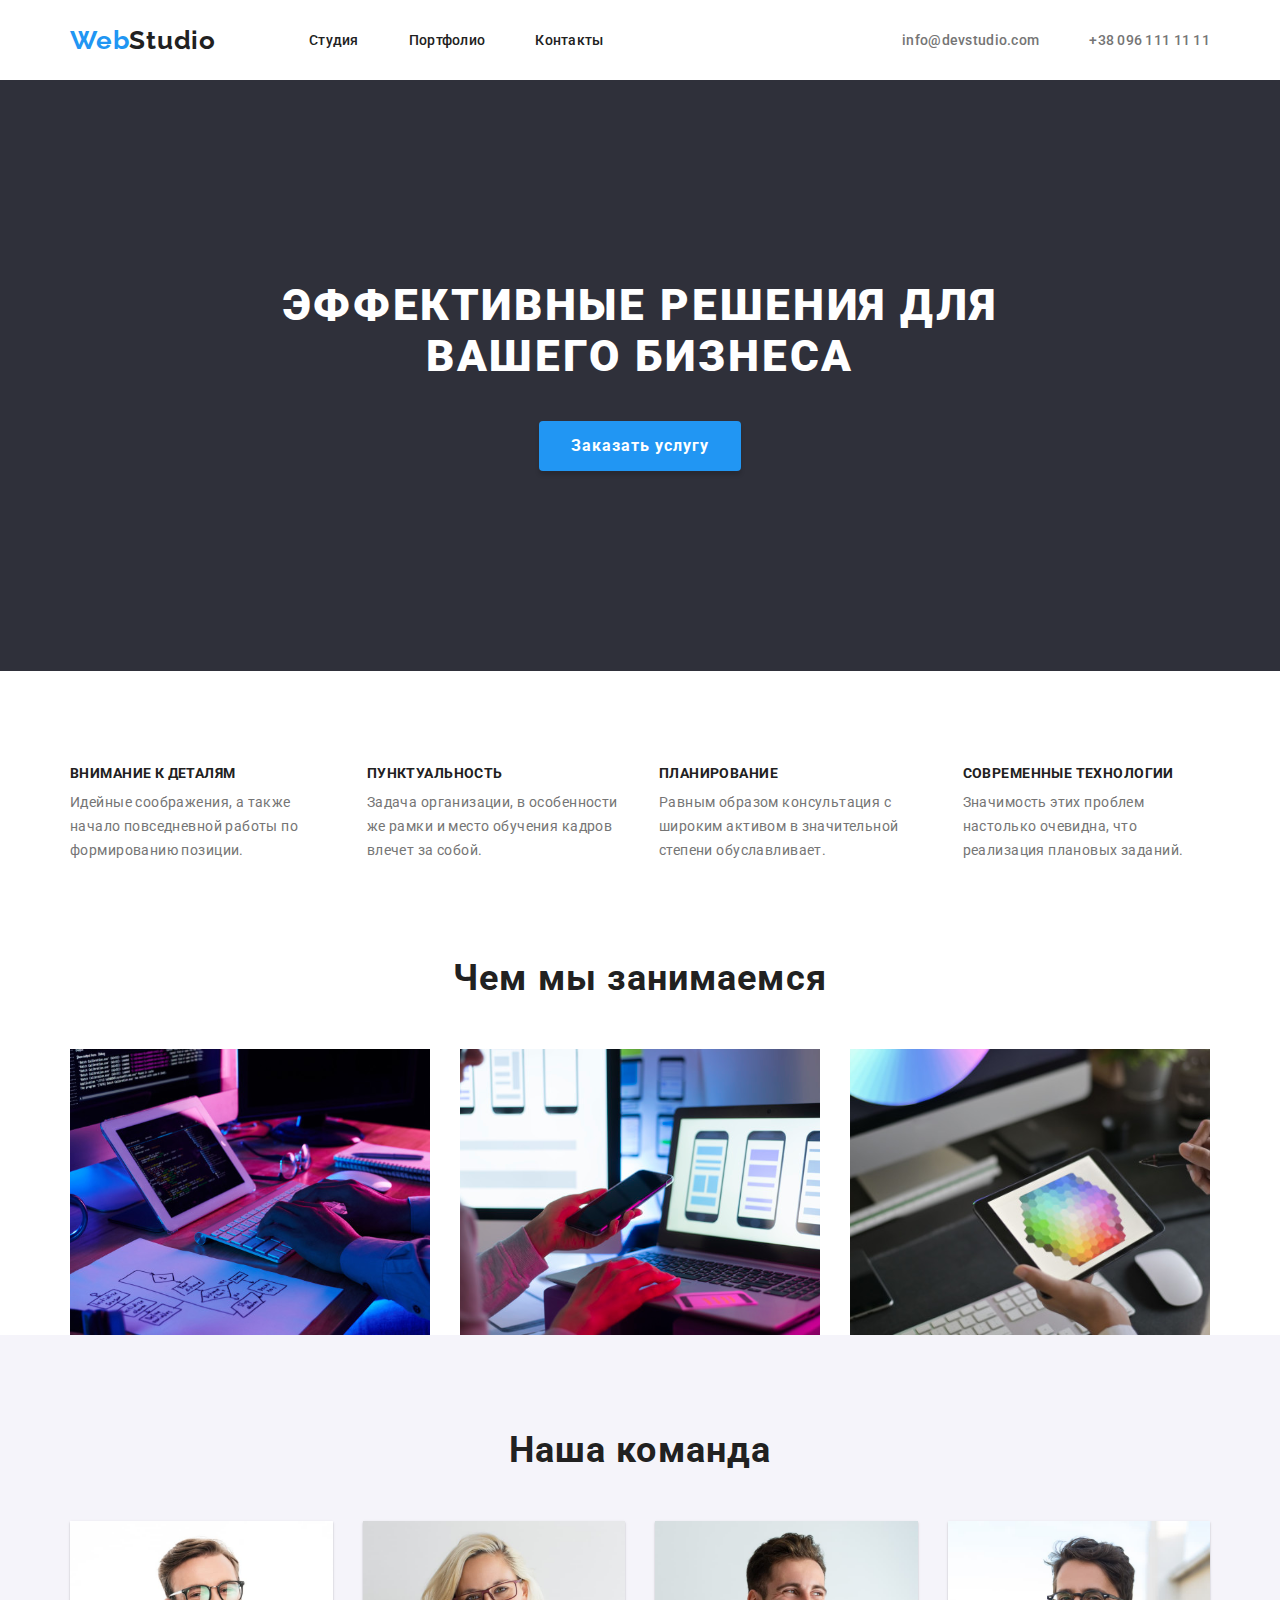
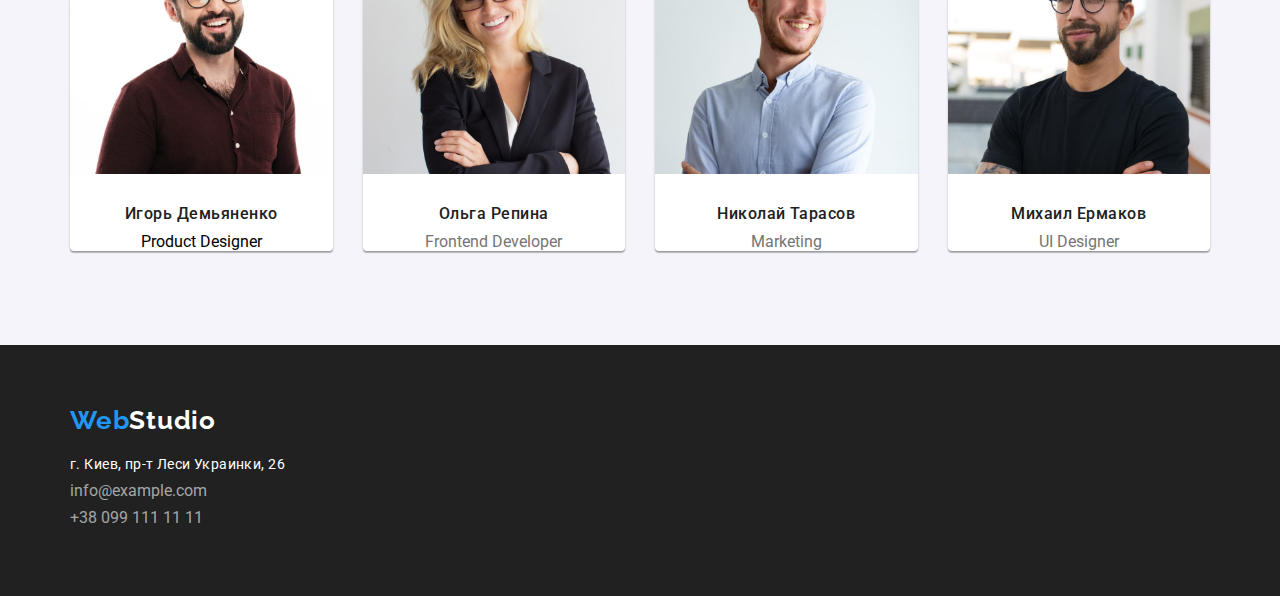
==== commit 9e621b5a: "add8" ====
--- a/index.html
+++ b/index.html
@@ -108,14 +108,14 @@
             <li class="card">
                 <a href="#"><img src="./images/img2.jpg" alt="Ольга Репина" width="270">
                 <h3 class="card-team">Ольга Репина</h3>
-                <p>Frontend Developer</p
+                <p class="card-li">Frontend Developer</p
                     ></a>
             </li>
 
             <li class="card">
                 <a href="#"><img src="./images/img3.jpg" alt="Николай Тарасов" width="270">
                 <h3 class="card-team">Николай Тарасов</h3>
-                <p>Marketing</p>
+                <p class="card-li">Marketing</p>
             </a>
             </li>
 
--- a/css/style.css
+++ b/css/style.css
@@ -1,14 +1,21 @@
 :root {
   --pretty-color: #2196f3;
+  --blue-color: #2196f3;
+  --light-blue:#188ce8;
   --while-color: #ffffff;
+  --light-color: #f5f4fa;
+  --portfolio-color:#EEEEEE;
+  --nav-btn-color: #ECECEC;
+  --light-grey: rgba(255, 255, 255, 0.6);
   --grey-color: #757575;
   --black-color: #212121;
-  --blue-color: #2196f3;
-  --light-blue:#188ce8;
   --dark-color: #2f303a;
-  --light-color: #f5f4fa;
-  --light-grey: rgba(255, 255, 255, 0.6);
   --sing-color:0px 4px 4px rgba(0, 0, 0, 0.15);
+  --feature-card-shadow:  0px 1px 3px rgba(0, 0, 0, 0.12), 0px 1px 1px 
+                          rgba(0, 0, 0, 0.14), 0px 2px 1px 
+                          rgba(0, 0, 0, 0.2);
+  --card-set-gap:20px; 
+  --card-set-feature:30px;                       
 
   --main-font: 'Roboto', sans-serif;
   --accent-font: 'Raleway', sans-serif;
@@ -65,9 +72,6 @@
   display: flex;
   align-items: center;
  
-  margin-bottom: 56px;
-  padding-top: 24px;
-  
 }
 
 .nav-list{
@@ -81,44 +85,58 @@
   margin-right: 50px;
 }
 
+.nav-list .item :hover,
+.nav-list .item :focus {
+    color: var(--pretty-color);
+}
+
+.auth-list .item :hover,
+.auth-list .item :focus     {
+    color: var(--pretty-color);
+} 
+
 .nav-list .item:last-child{
 margin-right: 0;
 } 
 
 .nav-list .link {
   display: block;
-  padding-top: 20px;
-  padding-bottom: 20px;
-}
+  padding-top: 32px;
+  padding-bottom: 32px;
+}
+
 .nav-list-btn {
   display: flex;
   margin-bottom: 56px;
+  padding-top: 100px;
+  
   justify-content: center;
 }
 
 /* BTN */
 .btn {
-  color: var(--black-color);
+  margin-right: 8px;
+  padding: 6px 22px;
+  color: var(--black-color);
+
   font-weight: 500;
   font-size: 16px;
   line-height: 1.625;
   letter-spacing: 0.03em;
-
-  margin-right: 8px;
-  padding: 6px 22px;
   text-align: center;
   
   cursor: pointer;
-  background: #F5F4FA;
+  background: var(--light-color);
   border-radius: 4px;
   border: none;
 }
 
 .btn:focus,
 .btn:hover {
-  color: var(--while-color);
-  background-color:  #188CE8;
+  color: var(--while-color) ;
+  background-color: var(--light-blue);
   border-radius: 4px;
+  
 }
 /* BTN */
 
@@ -126,6 +144,9 @@
 .auth-list {
   display: flex;
   margin-left: auto;
+}
+.auth-list .item {
+  color: var(--grey-color);
 }
 
 .auth-list .item+ .item {
@@ -147,19 +168,26 @@
 .web {
   color: var(--pretty-color);
 }
+
 .studio {
   color: var(--black-color);
 }
+
 /* LOGO */
 
 /* SECTION */
 
 .section-one {
   background-color: var(--dark-color);
+  padding: 200px 0;
   text-align: center;
 }
-
+.section-two {
+  padding-top: 94px;
+}
 .section-three {
+  padding-top: 94px;
+  padding-bottom: 94px;
   background: var(--light-color);
 }
 
@@ -167,6 +195,7 @@
 
 
 /* ITEM */
+
 .item {
   color: var(--black-color);
 
@@ -176,22 +205,14 @@
   letter-spacing: 0.02em;
 }
 
-.item:hover {
-  color: var(--pretty-color);
-}
-
-/* ITEM */
-
 /* BISNES */
 
 .bisnes {
   color: var(--while-color);
   margin-bottom: 40px;
-  padding-top: 200px;
 
   font-weight: 900;
   font-size: 44px;
-  /* line-height: 1.363; */
   
   text-align: center;
   letter-spacing: 0.06em;
@@ -203,20 +224,19 @@
 /* SING-LINK*/
 
 .sign-link {
+  padding: 10px 32px;
+  
   color: var(--while-color);
   background: var(--blue-color);
   font-family: inherit;
+  
 
   font-weight: 700;
   font-size: 16px;
   line-height: 1.875;
   letter-spacing: 0.06em;
-  text-transform: uppercase;
-
-  margin-bottom: 210px;
 
   cursor: pointer;
-  padding: 10px 32px;
 
   border-radius: 4px;
   box-shadow: var(--sing-color);
@@ -237,20 +257,31 @@
 
 .feature-list{
   display: flex;
-  padding-top: 94px;
-  padding-bottom: 94px;
-}
+} 
 
 .feature-list .item {
-  margin-right: 30px;
+  margin-right: var(--card-set-feature);
 }
 
 .feature-list .item:nth-child(4n) {
   margin-right: 0;
 }
+.feature-content {
+  color: var(--grey-color);
+  font-weight: normal;
+  font-size: 14px;
+  
+  line-height: 1.714;
+  letter-spacing: 0.03em;
+}
 
 .feature-list .card {
-  margin-right: 30px;
+  margin-right: var(--card-set-feature);
+  margin-top: 50px;
+
+  background: var(--while-color);         
+  border-radius: 0px 0px 4px 4px;
+  box-shadow: var(--feature-card-shadow);
 }
 
 .feature-list .card:nth-child(4n) {
@@ -258,7 +289,8 @@
 }
 
 .feature-list .work {
-  margin-right: 30px;
+  margin-right: var(--card-set-feature);
+  margin-top: 50px;
 }
 
 .feature-list .work:nth-child(3n) {
@@ -266,7 +298,14 @@
 }
 
 .feature-title {
+  color: var(--black-color);
   margin-bottom: 10px;
+ 
+  font-weight: bold;
+  font-size: 14px;
+  line-height: 1.143;
+  letter-spacing: 0.03em;
+  text-transform: uppercase;
 }
 
 /* FEATURE-LIST*/
@@ -276,48 +315,37 @@
 .portfolio-list {
   display: flex;
   flex-wrap: wrap;
-  text-align: center;
+
   padding-bottom: 94px;
-
   margin-left: -20px;
   margin-top: -20px;
 }
 
 .nav-btn {
-  border-top: 1px solid #ECECEC;
-}
+  border-top: 1px solid var(--nav-btn-color);
+}
+
 .portfolio-list > .item{
-  outline: 1px solid #EEEEEE;
-  /* outline: 1px solid red;  */
   flex-basis: calc(100% / 3 - 20px);
-  margin-left: 20px;
-  margin-top: 20px;
-}
-
-/*
-.portfolio-list .item {
-  width: 370px; 
-  margin-right: 15px;
-  background-color: tomato;
-  text-align: center;
-}
-
-.portfolio-list .item:nth-child(3n) {
-  margin-right: 0;
-}
-*/
+  margin-left: var(--card-set-gap);
+  margin-top: var(--card-set-gap);
+  
+  border: 1px solid var(--portfolio-color);
+  background: var(--while-color);  
+}
+
 /* PORTFOLIO-LIST*/
 
 /* TITLE */
 
 .title {
   color: var(--black-color);
+
   font-size: 36px;
   line-height: 42px;
   text-align: center;
   letter-spacing: 0.03em;
 
-  padding-top: 94px;
 }
 
 /* TITLE */
@@ -330,15 +358,13 @@
 
 .card-team {
   color: var(--black-color);
+  margin-bottom: 10px;
+  margin-top: 30px;
 
   font-weight: 500;
   font-size: 16px;
   line-height: 1.188;
   letter-spacing: 0.03em;
-
-  margin-bottom: 10px;
-  margin-top: 30px;
- 
 }
 
 .card-li {
@@ -347,23 +373,25 @@
 
 .name {
   color: var(--black-color);
+  padding-top: 20px;
+  padding-left: 24px;
 
   font-weight: bold;
   font-size: 18px;
   letter-spacing: 0.06em;
   line-height: 2;
-  padding-top: 20px;
 }
 
 .grup {
   color: var(--grey-color);
+  padding-bottom: 20px;
+  padding-left: 24px;
 
   font-weight: normal;
   font-size: 16px;
   line-height: 1.187;
   letter-spacing: 0.03em;
 
-  padding-bottom: 20px;
 }
 
 /* CARD */
@@ -397,14 +425,13 @@
 
 .contact-footer {
   color: var(--light-grey);
+  margin-bottom: 9px;
   font-style: normal;
-  margin-bottom: 9px;
 }
 
 .footer-logo {
   padding-top: 60px;
   padding-bottom: 60px;
- 
 }
 
 /* FOOTER */
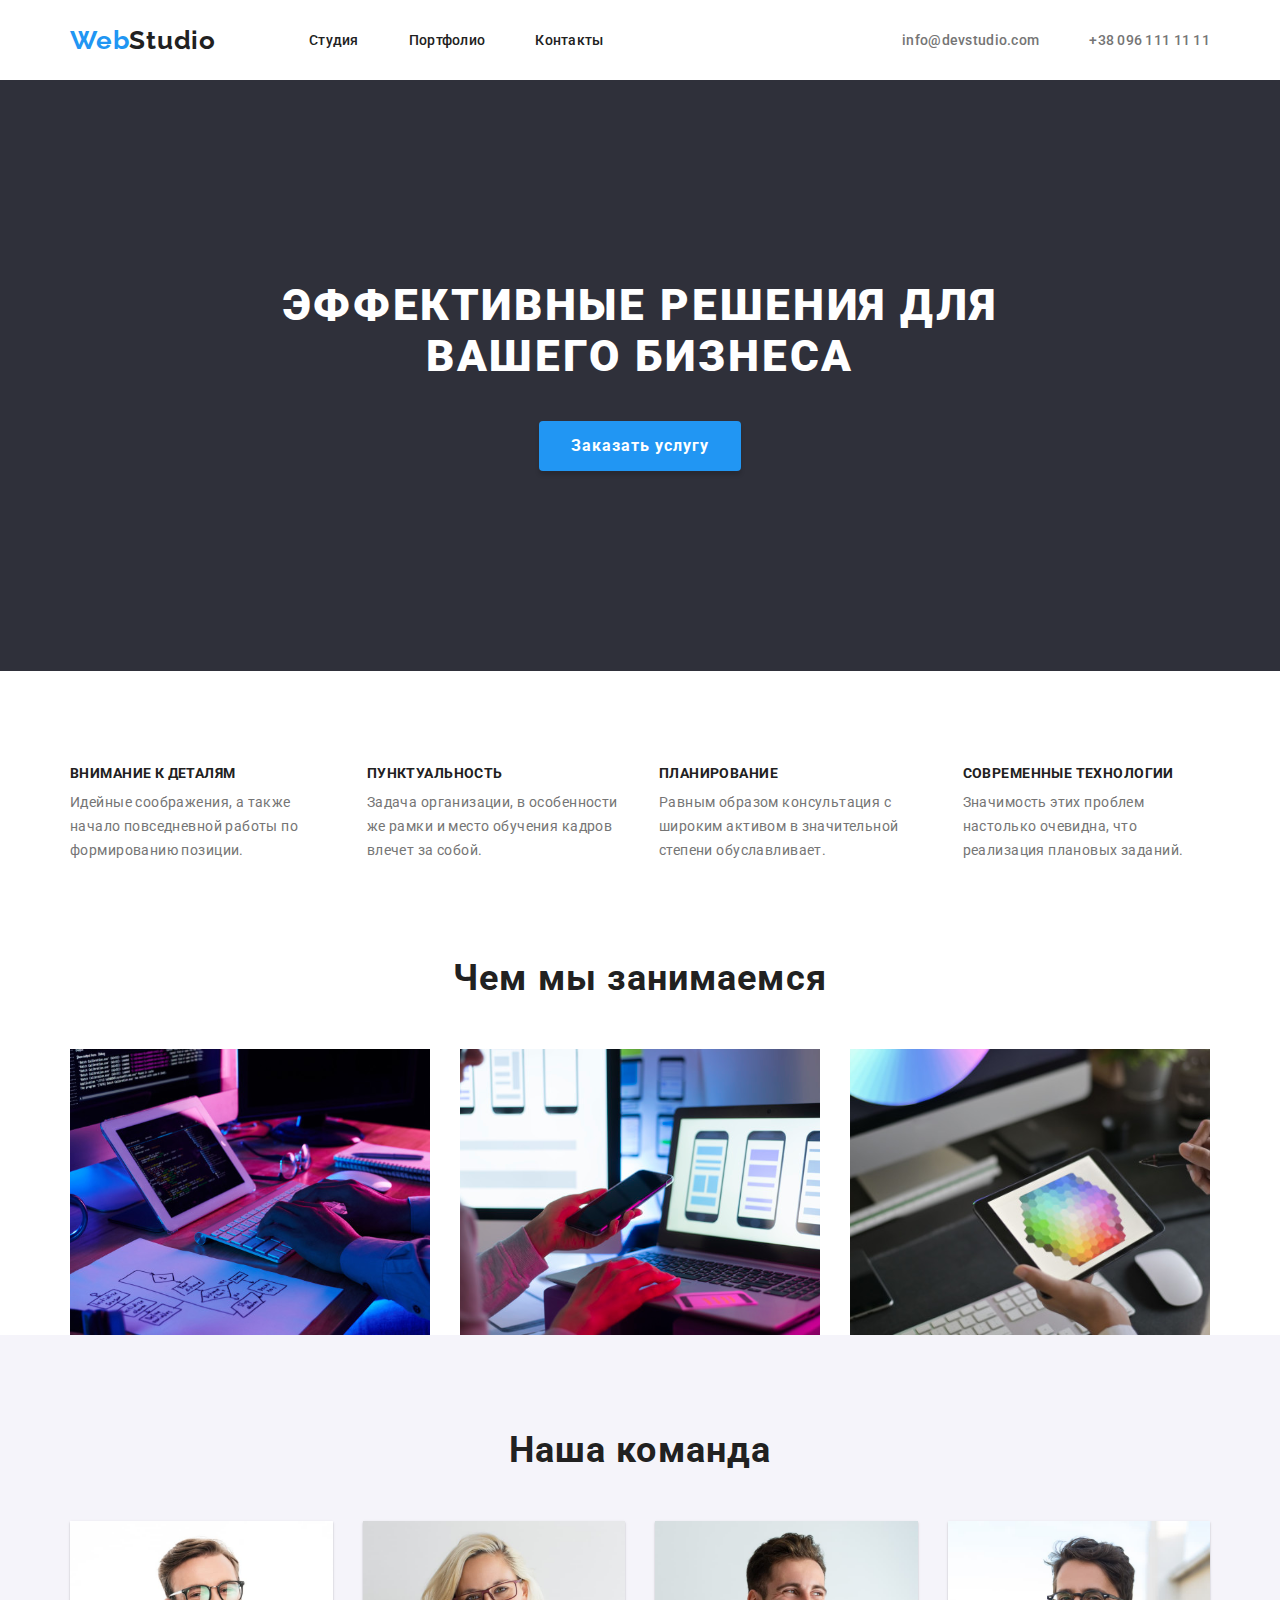
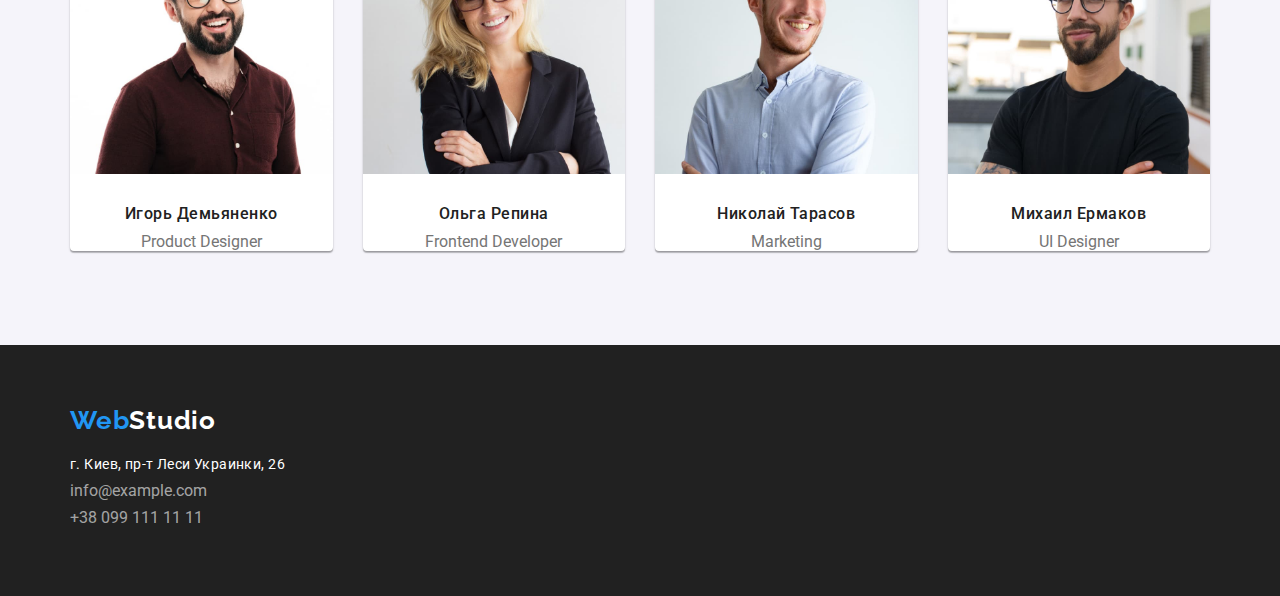
==== commit a0f113bf: "add9" ====
--- a/index.html
+++ b/index.html
@@ -19,7 +19,7 @@
         <a class="logo" href="#"><span class="web">Web</span><span class="studio">Studio</span></a>
         <nav>
           <ul class="nav-list">
-             <li class="item"><a class="link" href="index.html">Студия</a></li>
+             <li class="item"><a class="link current" href="index.html">Студия</a></li>
              <li class="item"><a class="link" href="portfolio.html">Портфолио</a></li>
              <li class="item"><a class="link" href="#">Контакты</a></li>
           </ul>
@@ -99,28 +99,28 @@
         <h2 class="title">Наша команда</h2>
       <ul class="feature-list">
             <li class="card">
-                <a href="#"><img src="./images/img1.jpg" alt="Игорь Демьяненко" width="270">
+                <a href="#"><img class="team" src="./images/img1.jpg" alt="Игорь Демьяненко" width="270">
                 <h3 class="card-team">Игорь Демьяненко</h3>
-                <p>Product Designer</p>
+                <p class="card-li">Product Designer</p>
             </a>
             </li>
 
             <li class="card">
-                <a href="#"><img src="./images/img2.jpg" alt="Ольга Репина" width="270">
+                <a href="#"><img class="team" src="./images/img2.jpg" alt="Ольга Репина" width="270">
                 <h3 class="card-team">Ольга Репина</h3>
                 <p class="card-li">Frontend Developer</p
                     ></a>
             </li>
 
             <li class="card">
-                <a href="#"><img src="./images/img3.jpg" alt="Николай Тарасов" width="270">
+                <a href="#"><img class="team" src="./images/img3.jpg" alt="Николай Тарасов" width="270">
                 <h3 class="card-team">Николай Тарасов</h3>
                 <p class="card-li">Marketing</p>
             </a>
             </li>
 
         <li class="card">
-                <a href="#"><img src="./images/img4.jpg" alt="Михаил Ермаков" width="270">
+                <a href="#"><img class="team" src="./images/img4.jpg" alt="Михаил Ермаков" width="270">
                 <h3 class="card-team">Михаил Ермаков</h3>
                 <p class="card-li">UI Designer</p>
             </a>
--- a/css/style.css
+++ b/css/style.css
@@ -86,17 +86,14 @@
 }
 
 .nav-list .item :hover,
-.nav-list .item :focus {
-    color: var(--pretty-color);
-}
-
+.nav-list .item :focus, 
 .auth-list .item :hover,
-.auth-list .item :focus     {
-    color: var(--pretty-color);
-} 
+.auth-list .item :focus {
+  color: var(--pretty-color);
+}
 
 .nav-list .item:last-child{
-margin-right: 0;
+  margin-right: 0;
 } 
 
 .nav-list .link {
@@ -270,7 +267,7 @@
   color: var(--grey-color);
   font-weight: normal;
   font-size: 14px;
-  
+
   line-height: 1.714;
   letter-spacing: 0.03em;
 }
